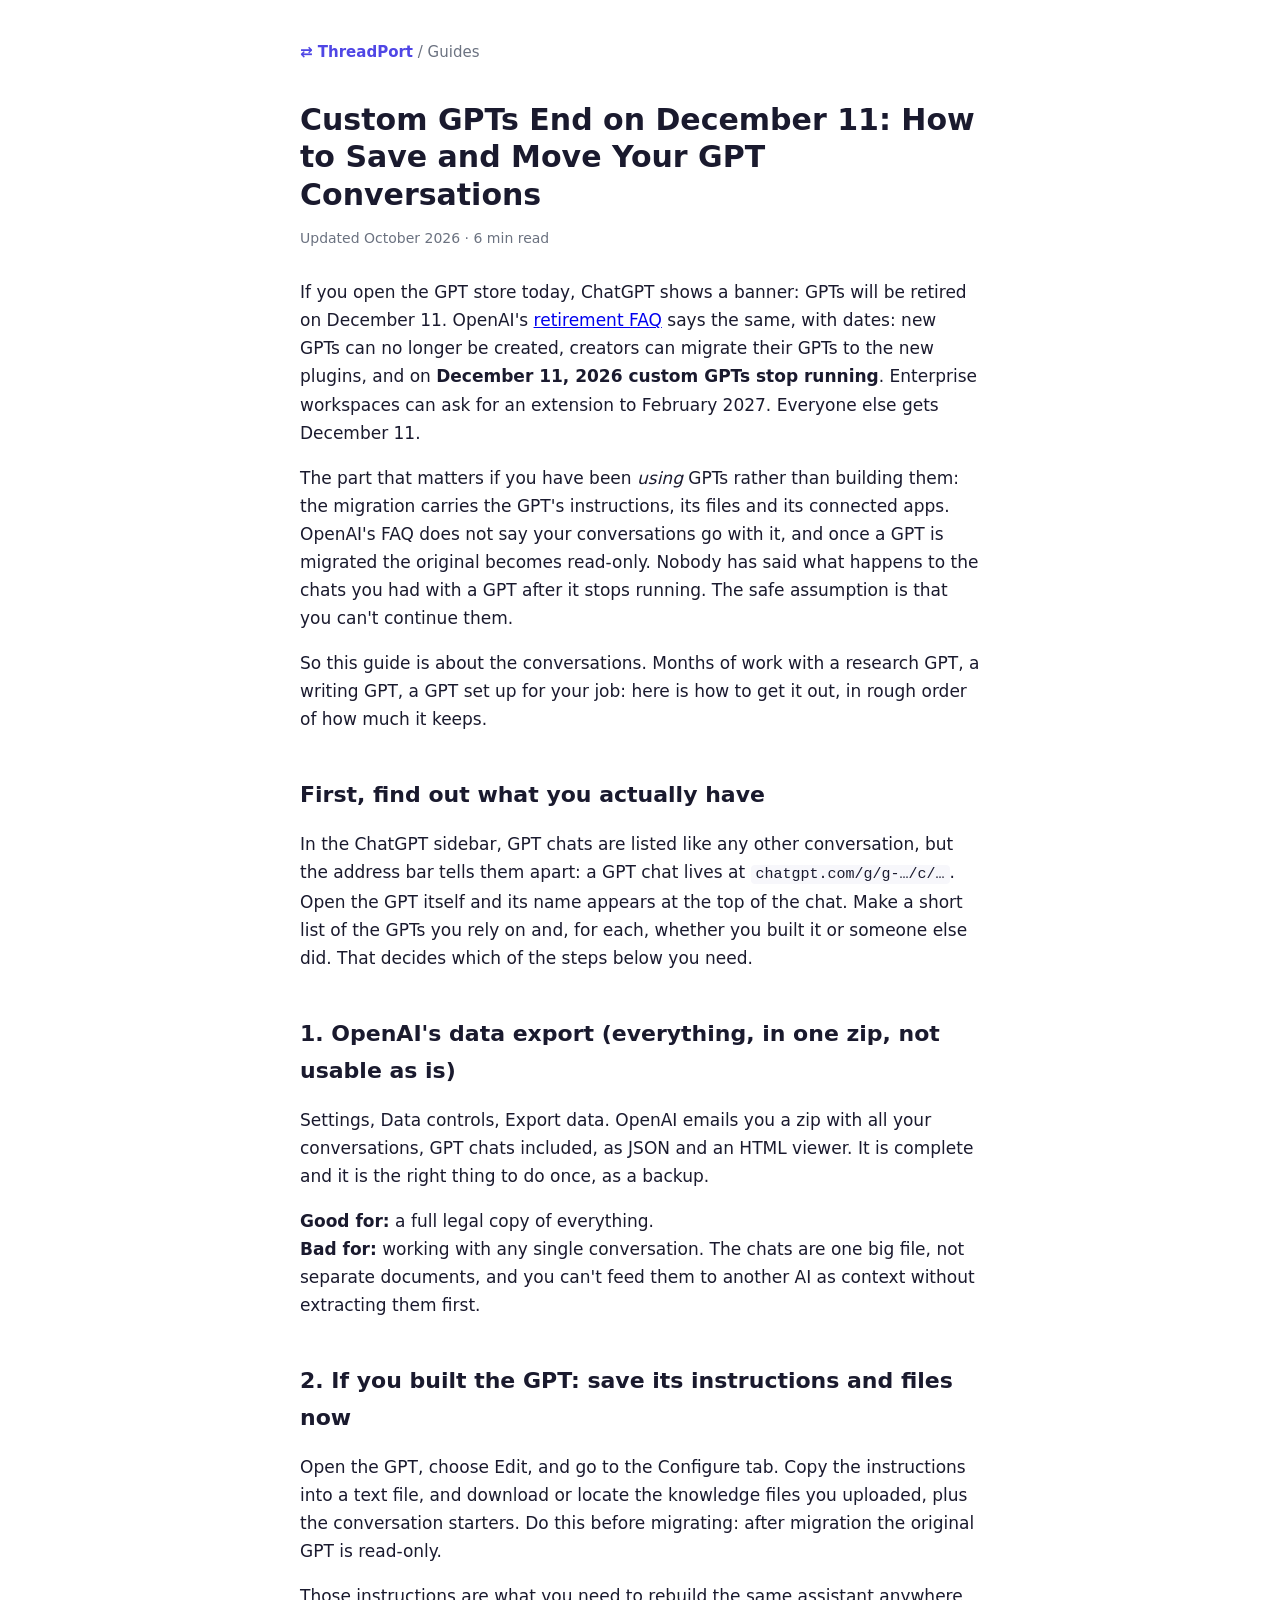
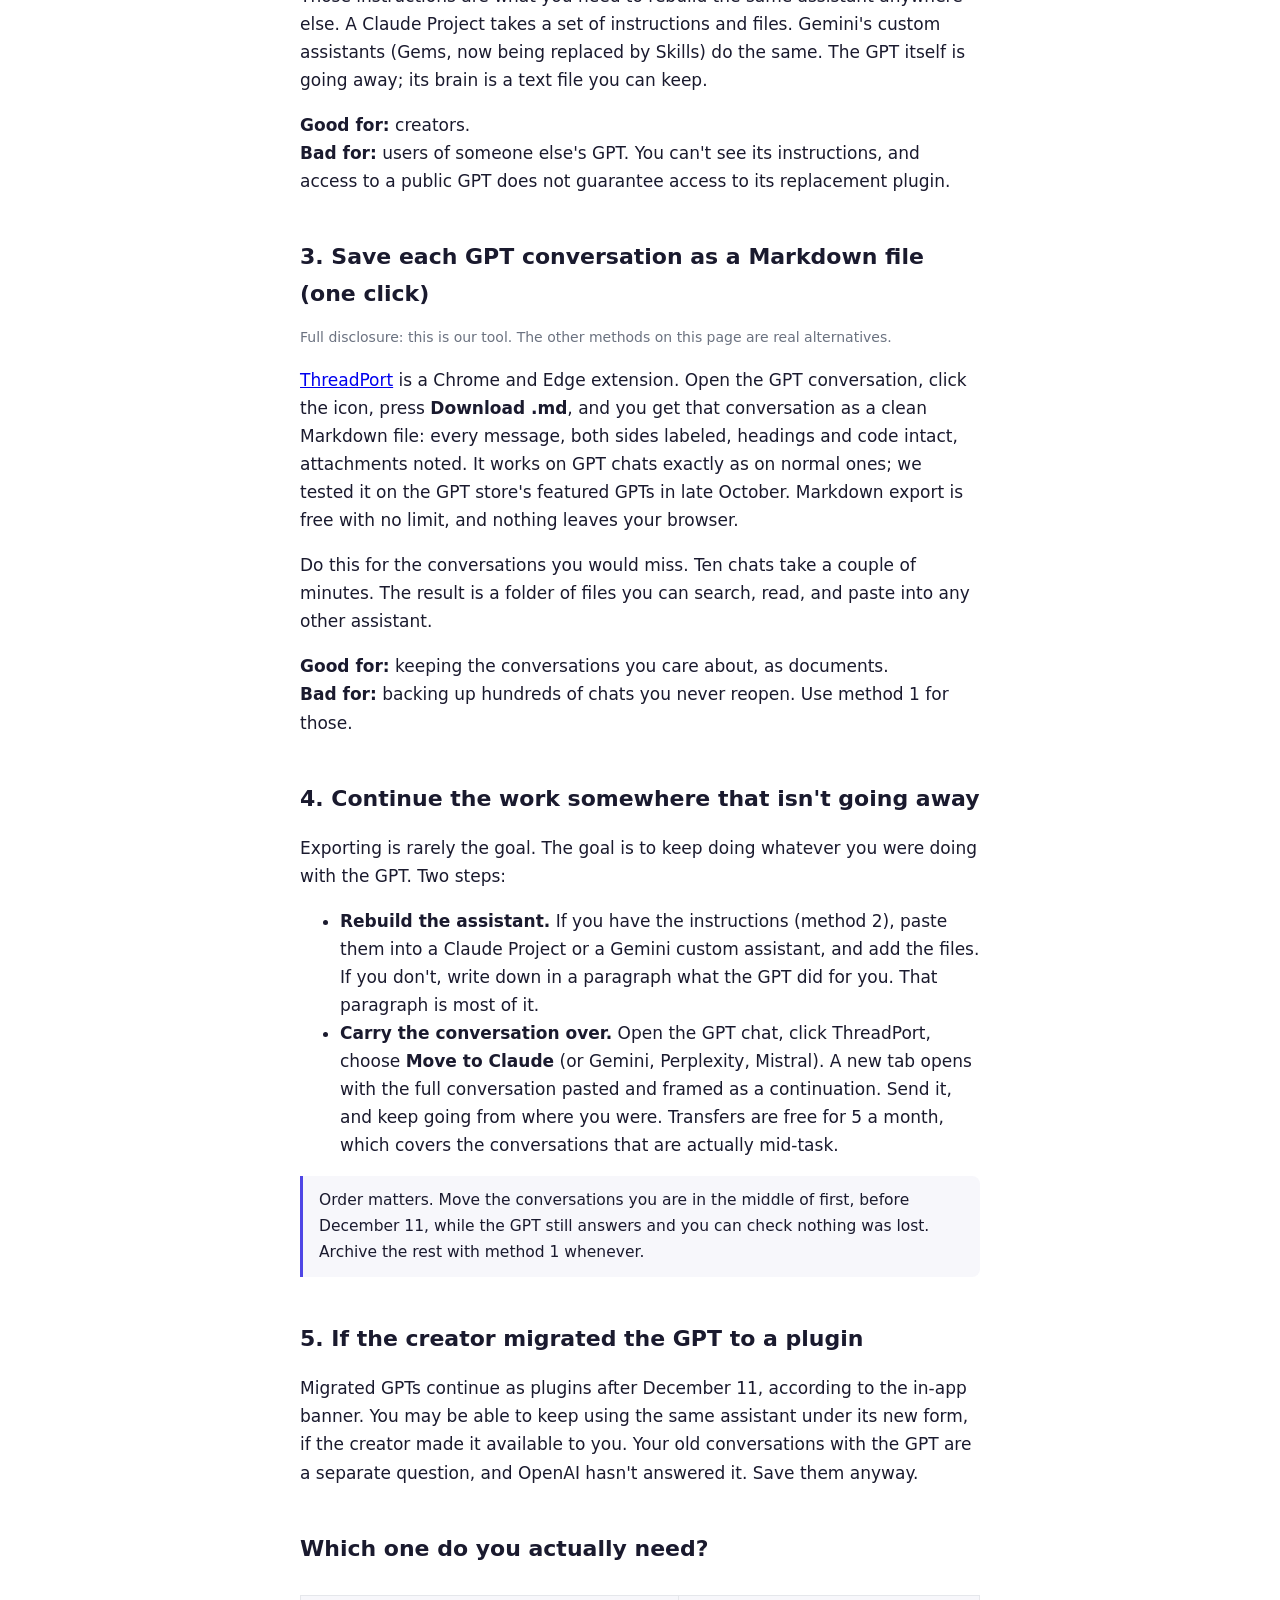
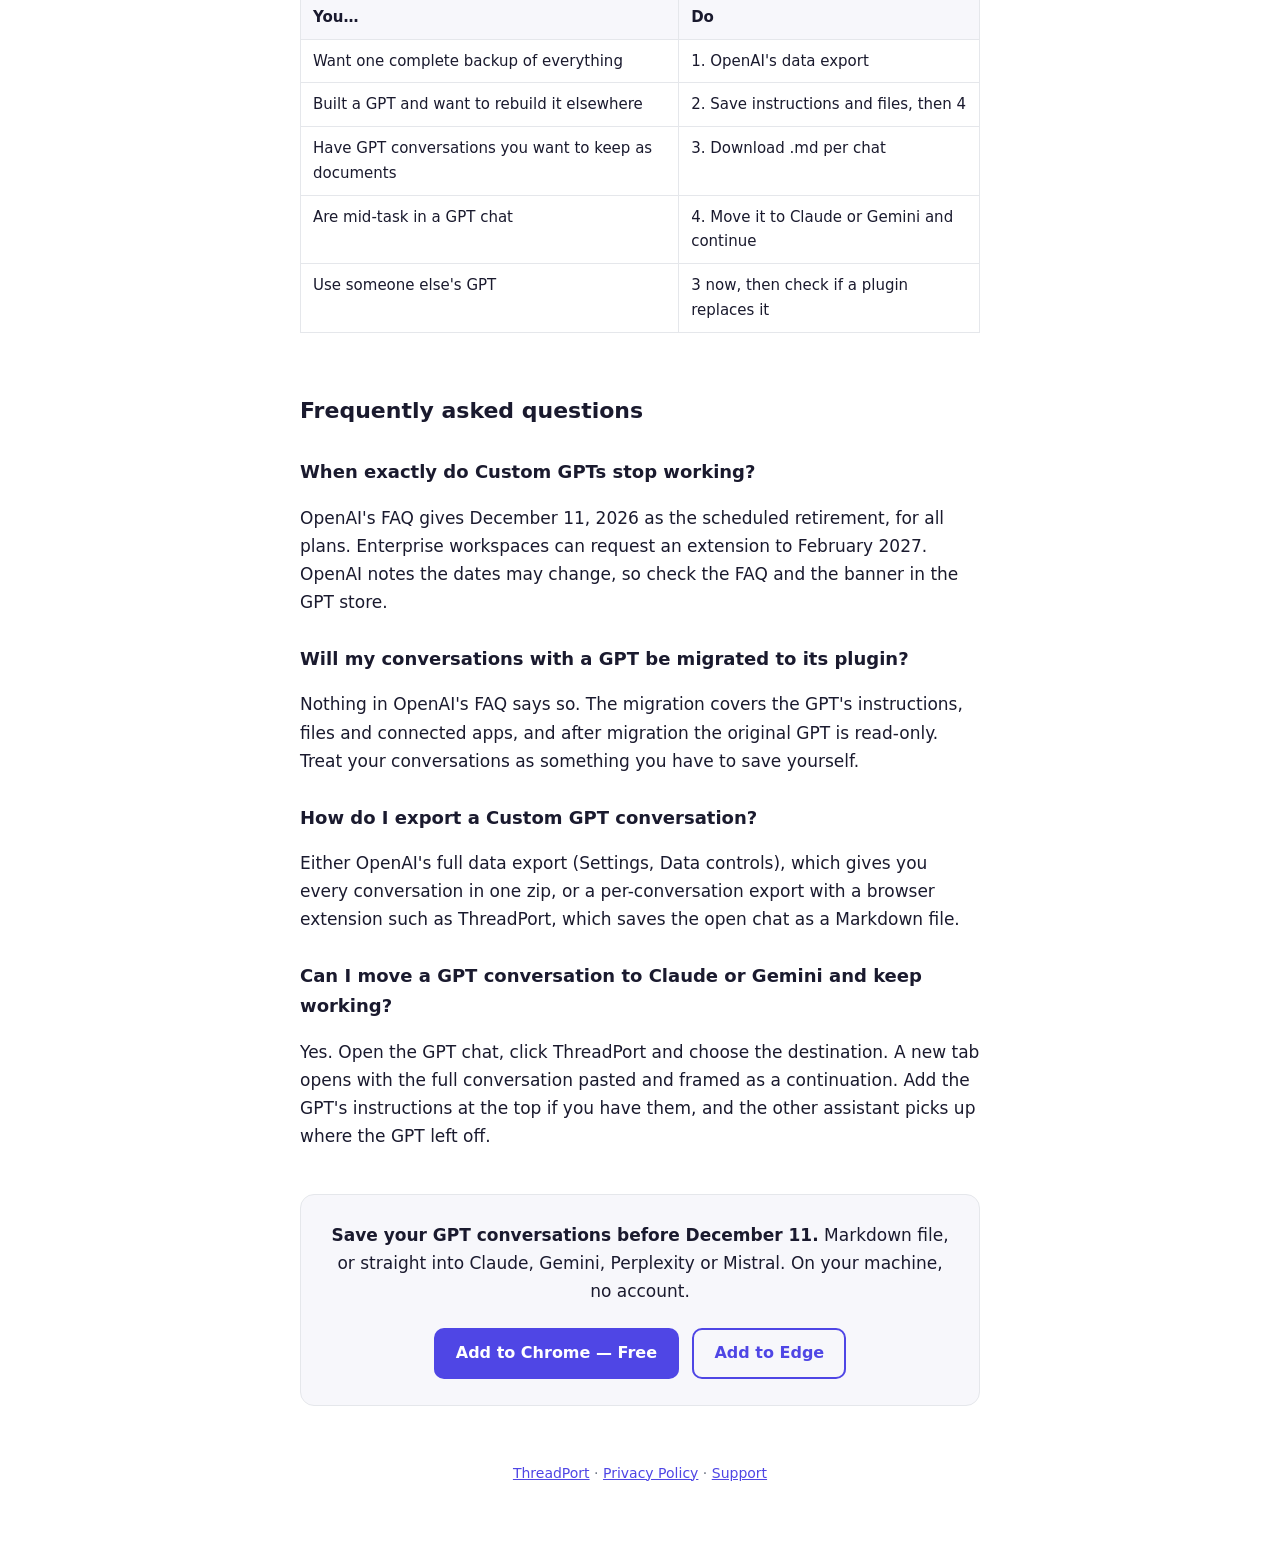
==== docs/export-custom-gpt-conversations.html @ 385516a3 "Docs: guide for the Custom GPTs retirement (Dec 11, 2026): export GPT conversations, keep instructio" ====
<!DOCTYPE html>
<html lang="en">
<head>
<meta charset="utf-8">
<meta name="viewport" content="width=device-width, initial-scale=1">
<title>Custom GPTs End on December 11: How to Save and Move Your GPT Chats</title>
<meta name="description" content="OpenAI retires Custom GPTs on December 11, 2026. The migration to plugins carries instructions and files, not your conversations. Here is how to export your GPT chat history, keep a GPT's instructions, and continue the work in Claude or Gemini.">
<link rel="canonical" href="https://megarampo.github.io/threadport/export-custom-gpt-conversations.html">
<meta property="og:title" content="Custom GPTs End on December 11: How to Save and Move Your GPT Chats">
<meta property="og:description" content="Custom GPTs stop running on December 11, 2026. Every real way to save your GPT conversations and keep working, with the trade-offs stated plainly.">
<meta property="og:type" content="article">
<meta property="og:url" content="https://megarampo.github.io/threadport/export-custom-gpt-conversations.html">
<style>
  :root { --accent: #4f46e5; --text: #1a1a2e; --muted: #6b7280; --border: #e5e7eb; --bg-soft: #f7f7fb; }
  * { box-sizing: border-box; }
  body { max-width: 720px; margin: 0 auto; padding: 40px 20px 60px; font: 17px/1.65 system-ui, sans-serif; color: var(--text); }
  nav.crumb { font-size: 15px; margin-bottom: 36px; }
  nav.crumb a { color: var(--accent); text-decoration: none; font-weight: 650; }
  h1 { font-size: 30px; line-height: 1.25; margin: 0 0 6px; }
  .updated { color: var(--muted); font-size: 14px; margin-bottom: 28px; }
  h2 { font-size: 22px; margin: 44px 0 12px; }
  h3 { font-size: 18px; margin: 28px 0 8px; }
  p, li { color: var(--text); }
  .note { background: var(--bg-soft); border-left: 3px solid var(--accent); padding: 12px 16px; border-radius: 0 8px 8px 0; font-size: 15.5px; }
  pre { background: var(--bg-soft); border: 1px solid var(--border); border-radius: 10px; padding: 14px 16px; font-size: 14px; line-height: 1.5; overflow-x: auto; white-space: pre-wrap; }
  code { background: var(--bg-soft); padding: 1px 5px; border-radius: 4px; font-size: 15px; }
  .tablewrap { overflow-x: auto; }
  table { border-collapse: collapse; width: 100%; font-size: 15px; margin: 16px 0; }
  th, td { border: 1px solid var(--border); padding: 9px 12px; text-align: left; vertical-align: top; }
  th { background: var(--bg-soft); }
  .cta-box { margin: 44px 0 0; padding: 26px 24px; border: 1px solid var(--border); border-radius: 14px; text-align: center; background: var(--bg-soft); }
  .cta-box p { margin-top: 0; }
  .cta { display: inline-block; margin: 6px 4px 0; padding: 12px 22px; background: var(--accent); color: #fff; text-decoration: none; border-radius: 10px; font-weight: 650; font-size: 16px; }
  .cta.alt { background: transparent; color: var(--accent); border: 2px solid var(--accent); padding: 10px 20px; }
  .disclosure { font-size: 14px; color: var(--muted); }
  footer { margin-top: 56px; font-size: 14px; color: var(--muted); text-align: center; }
  footer a { color: var(--accent); }
  @media (prefers-color-scheme: dark) {
    :root { --text: #e5e7eb; --muted: #9ca3af; --border: #2e2e3a; --bg-soft: #1e1e29; }
    body { background: #16161f; }
  }
</style>
</head>
<body>
<nav class="crumb"><a href="./">⇄ ThreadPort</a> <span style="color:var(--muted)">/ Guides</span></nav>

<h1>Custom GPTs End on December 11: How to Save and Move Your GPT Conversations</h1>
<p class="updated">Updated October 2026 · 6 min read</p>

<p>If you open the GPT store today, ChatGPT shows a banner: GPTs will be retired on December 11. OpenAI's <a href="https://help.openai.com/en/articles/20001519-custom-gpt-retirement-and-migration-faq">retirement FAQ</a> says the same, with dates: new GPTs can no longer be created, creators can migrate their GPTs to the new plugins, and on <strong>December 11, 2026 custom GPTs stop running</strong>. Enterprise workspaces can ask for an extension to February 2027. Everyone else gets December 11.</p>

<p>The part that matters if you have been <em>using</em> GPTs rather than building them: the migration carries the GPT's instructions, its files and its connected apps. OpenAI's FAQ does not say your conversations go with it, and once a GPT is migrated the original becomes read-only. Nobody has said what happens to the chats you had with a GPT after it stops running. The safe assumption is that you can't continue them.</p>

<p>So this guide is about the conversations. Months of work with a research GPT, a writing GPT, a GPT set up for your job: here is how to get it out, in rough order of how much it keeps.</p>

<h2>First, find out what you actually have</h2>

<p>In the ChatGPT sidebar, GPT chats are listed like any other conversation, but the address bar tells them apart: a GPT chat lives at <code>chatgpt.com/g/g-…/c/…</code>. Open the GPT itself and its name appears at the top of the chat. Make a short list of the GPTs you rely on and, for each, whether you built it or someone else did. That decides which of the steps below you need.</p>

<h2>1. OpenAI's data export (everything, in one zip, not usable as is)</h2>

<p>Settings, Data controls, Export data. OpenAI emails you a zip with all your conversations, GPT chats included, as JSON and an HTML viewer. It is complete and it is the right thing to do once, as a backup.</p>

<p><strong>Good for:</strong> a full legal copy of everything.<br>
<strong>Bad for:</strong> working with any single conversation. The chats are one big file, not separate documents, and you can't feed them to another AI as context without extracting them first.</p>

<h2>2. If you built the GPT: save its instructions and files now</h2>

<p>Open the GPT, choose Edit, and go to the Configure tab. Copy the instructions into a text file, and download or locate the knowledge files you uploaded, plus the conversation starters. Do this before migrating: after migration the original GPT is read-only.</p>

<p>Those instructions are what you need to rebuild the same assistant anywhere else. A Claude Project takes a set of instructions and files. Gemini's custom assistants (Gems, now being replaced by Skills) do the same. The GPT itself is going away; its brain is a text file you can keep.</p>

<p><strong>Good for:</strong> creators.<br>
<strong>Bad for:</strong> users of someone else's GPT. You can't see its instructions, and access to a public GPT does not guarantee access to its replacement plugin.</p>

<h2>3. Save each GPT conversation as a Markdown file (one click)</h2>

<p class="disclosure">Full disclosure: this is our tool. The other methods on this page are real alternatives.</p>

<p><a href="./">ThreadPort</a> is a Chrome and Edge extension. Open the GPT conversation, click the icon, press <strong>Download .md</strong>, and you get that conversation as a clean Markdown file: every message, both sides labeled, headings and code intact, attachments noted. It works on GPT chats exactly as on normal ones; we tested it on the GPT store's featured GPTs in late October. Markdown export is free with no limit, and nothing leaves your browser.</p>

<p>Do this for the conversations you would miss. Ten chats take a couple of minutes. The result is a folder of files you can search, read, and paste into any other assistant.</p>

<p><strong>Good for:</strong> keeping the conversations you care about, as documents.<br>
<strong>Bad for:</strong> backing up hundreds of chats you never reopen. Use method 1 for those.</p>

<h2>4. Continue the work somewhere that isn't going away</h2>

<p>Exporting is rarely the goal. The goal is to keep doing whatever you were doing with the GPT. Two steps:</p>

<ul>
  <li><strong>Rebuild the assistant.</strong> If you have the instructions (method 2), paste them into a Claude Project or a Gemini custom assistant, and add the files. If you don't, write down in a paragraph what the GPT did for you. That paragraph is most of it.</li>
  <li><strong>Carry the conversation over.</strong> Open the GPT chat, click ThreadPort, choose <strong>Move to Claude</strong> (or Gemini, Perplexity, Mistral). A new tab opens with the full conversation pasted and framed as a continuation. Send it, and keep going from where you were. Transfers are free for 5 a month, which covers the conversations that are actually mid-task.</li>
</ul>

<p class="note">Order matters. Move the conversations you are in the middle of first, before December 11, while the GPT still answers and you can check nothing was lost. Archive the rest with method 1 whenever.</p>

<h2>5. If the creator migrated the GPT to a plugin</h2>

<p>Migrated GPTs continue as plugins after December 11, according to the in-app banner. You may be able to keep using the same assistant under its new form, if the creator made it available to you. Your old conversations with the GPT are a separate question, and OpenAI hasn't answered it. Save them anyway.</p>

<h2>Which one do you actually need?</h2>

<div class="tablewrap">
<table>
  <tr><th>You…</th><th>Do</th></tr>
  <tr><td>Want one complete backup of everything</td><td>1. OpenAI's data export</td></tr>
  <tr><td>Built a GPT and want to rebuild it elsewhere</td><td>2. Save instructions and files, then 4</td></tr>
  <tr><td>Have GPT conversations you want to keep as documents</td><td>3. Download .md per chat</td></tr>
  <tr><td>Are mid-task in a GPT chat</td><td>4. Move it to Claude or Gemini and continue</td></tr>
  <tr><td>Use someone else's GPT</td><td>3 now, then check if a plugin replaces it</td></tr>
</table>
</div>

<h2>Frequently asked questions</h2>

<h3>When exactly do Custom GPTs stop working?</h3>
<p>OpenAI's FAQ gives December 11, 2026 as the scheduled retirement, for all plans. Enterprise workspaces can request an extension to February 2027. OpenAI notes the dates may change, so check the FAQ and the banner in the GPT store.</p>

<h3>Will my conversations with a GPT be migrated to its plugin?</h3>
<p>Nothing in OpenAI's FAQ says so. The migration covers the GPT's instructions, files and connected apps, and after migration the original GPT is read-only. Treat your conversations as something you have to save yourself.</p>

<h3>How do I export a Custom GPT conversation?</h3>
<p>Either OpenAI's full data export (Settings, Data controls), which gives you every conversation in one zip, or a per-conversation export with a browser extension such as ThreadPort, which saves the open chat as a Markdown file.</p>

<h3>Can I move a GPT conversation to Claude or Gemini and keep working?</h3>
<p>Yes. Open the GPT chat, click ThreadPort and choose the destination. A new tab opens with the full conversation pasted and framed as a continuation. Add the GPT's instructions at the top if you have them, and the other assistant picks up where the GPT left off.</p>

<div class="cta-box">
  <p><strong>Save your GPT conversations before December 11.</strong> Markdown file, or straight into Claude, Gemini, Perplexity or Mistral. On your machine, no account.</p>
  <a class="cta" href="https://chromewebstore.google.com/detail/threadport-%E2%80%94-move-chats-b/kclkpikpgnldnpnmojkcnoclcihmhhmd">Add to Chrome — Free</a>
  <a class="cta alt" href="https://microsoftedge.microsoft.com/addons/detail/threadport-%E2%80%94-move-chats-b/hfegopjfooabblaccgifjfomanedeapc">Add to Edge</a>
</div>

<footer>
  <a href="./">ThreadPort</a> · <a href="privacy.html">Privacy Policy</a> · <a href="https://github.com/megarampo/threadport/issues">Support</a>
</footer>

<script type="application/ld+json">
{
  "@context": "https://schema.org",
  "@type": "FAQPage",
  "mainEntity": [
    {
      "@type": "Question",
      "name": "When exactly do Custom GPTs stop working?",
      "acceptedAnswer": { "@type": "Answer", "text": "OpenAI's retirement FAQ gives December 11, 2026 as the scheduled retirement date for custom GPTs on all plans. Enterprise workspaces can request an extension to February 2027. OpenAI notes the dates may change." }
    },
    {
      "@type": "Question",
      "name": "Will my conversations with a GPT be migrated to its plugin?",
      "acceptedAnswer": { "@type": "Answer", "text": "Nothing in OpenAI's FAQ says so. The migration covers the GPT's instructions, files and connected apps, and after migration the original GPT becomes read-only. Save your conversations yourself." }
    },
    {
      "@type": "Question",
      "name": "How do I export a Custom GPT conversation?",
      "acceptedAnswer": { "@type": "Answer", "text": "Use OpenAI's full data export under Settings and Data controls, which emails every conversation in one zip, or export a single conversation with a browser extension such as ThreadPort, which saves the open GPT chat as a Markdown file." }
    },
    {
      "@type": "Question",
      "name": "Can I move a GPT conversation to Claude or Gemini and keep working?",
      "acceptedAnswer": { "@type": "Answer", "text": "Yes. Open the GPT chat, click ThreadPort and choose the destination AI. A new tab opens with the full conversation pasted and framed as a continuation. Add the GPT's instructions at the top if you have them." }
    }
  ]
}
</script>
</body>
</html>
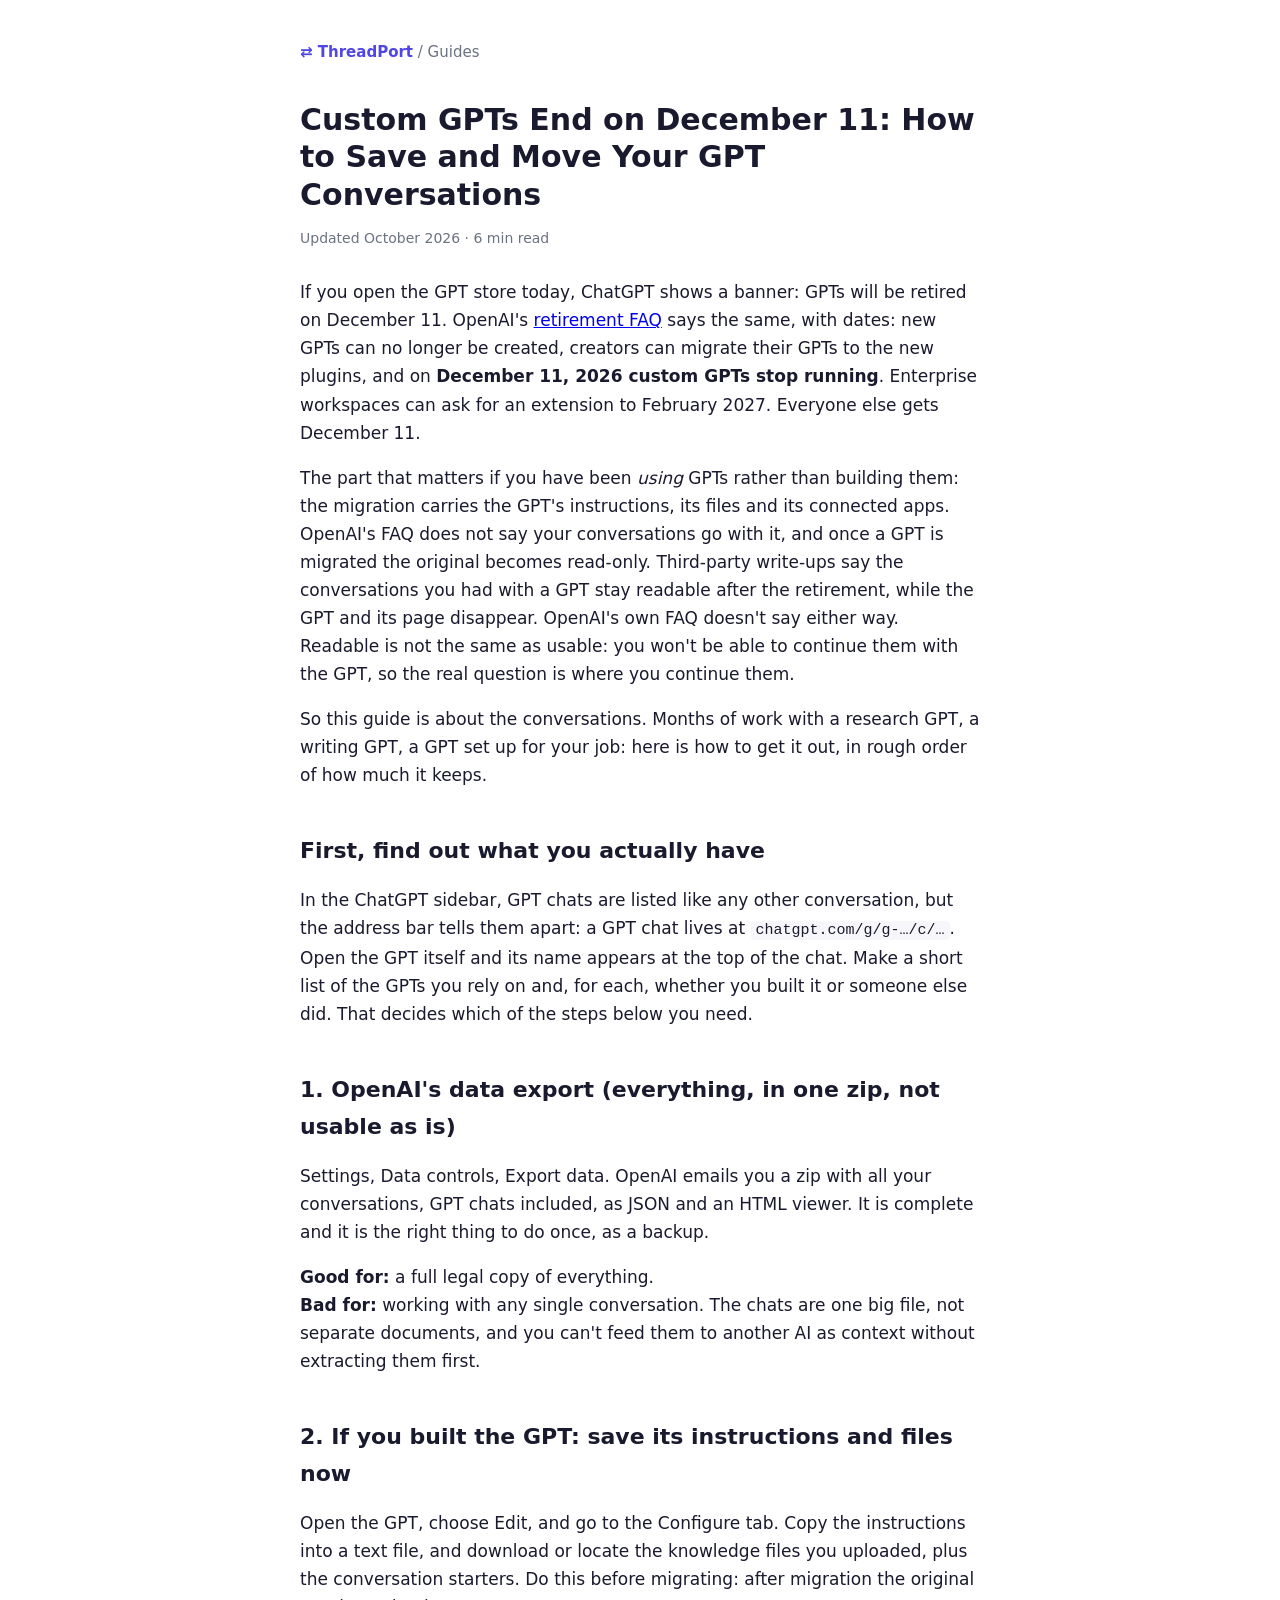
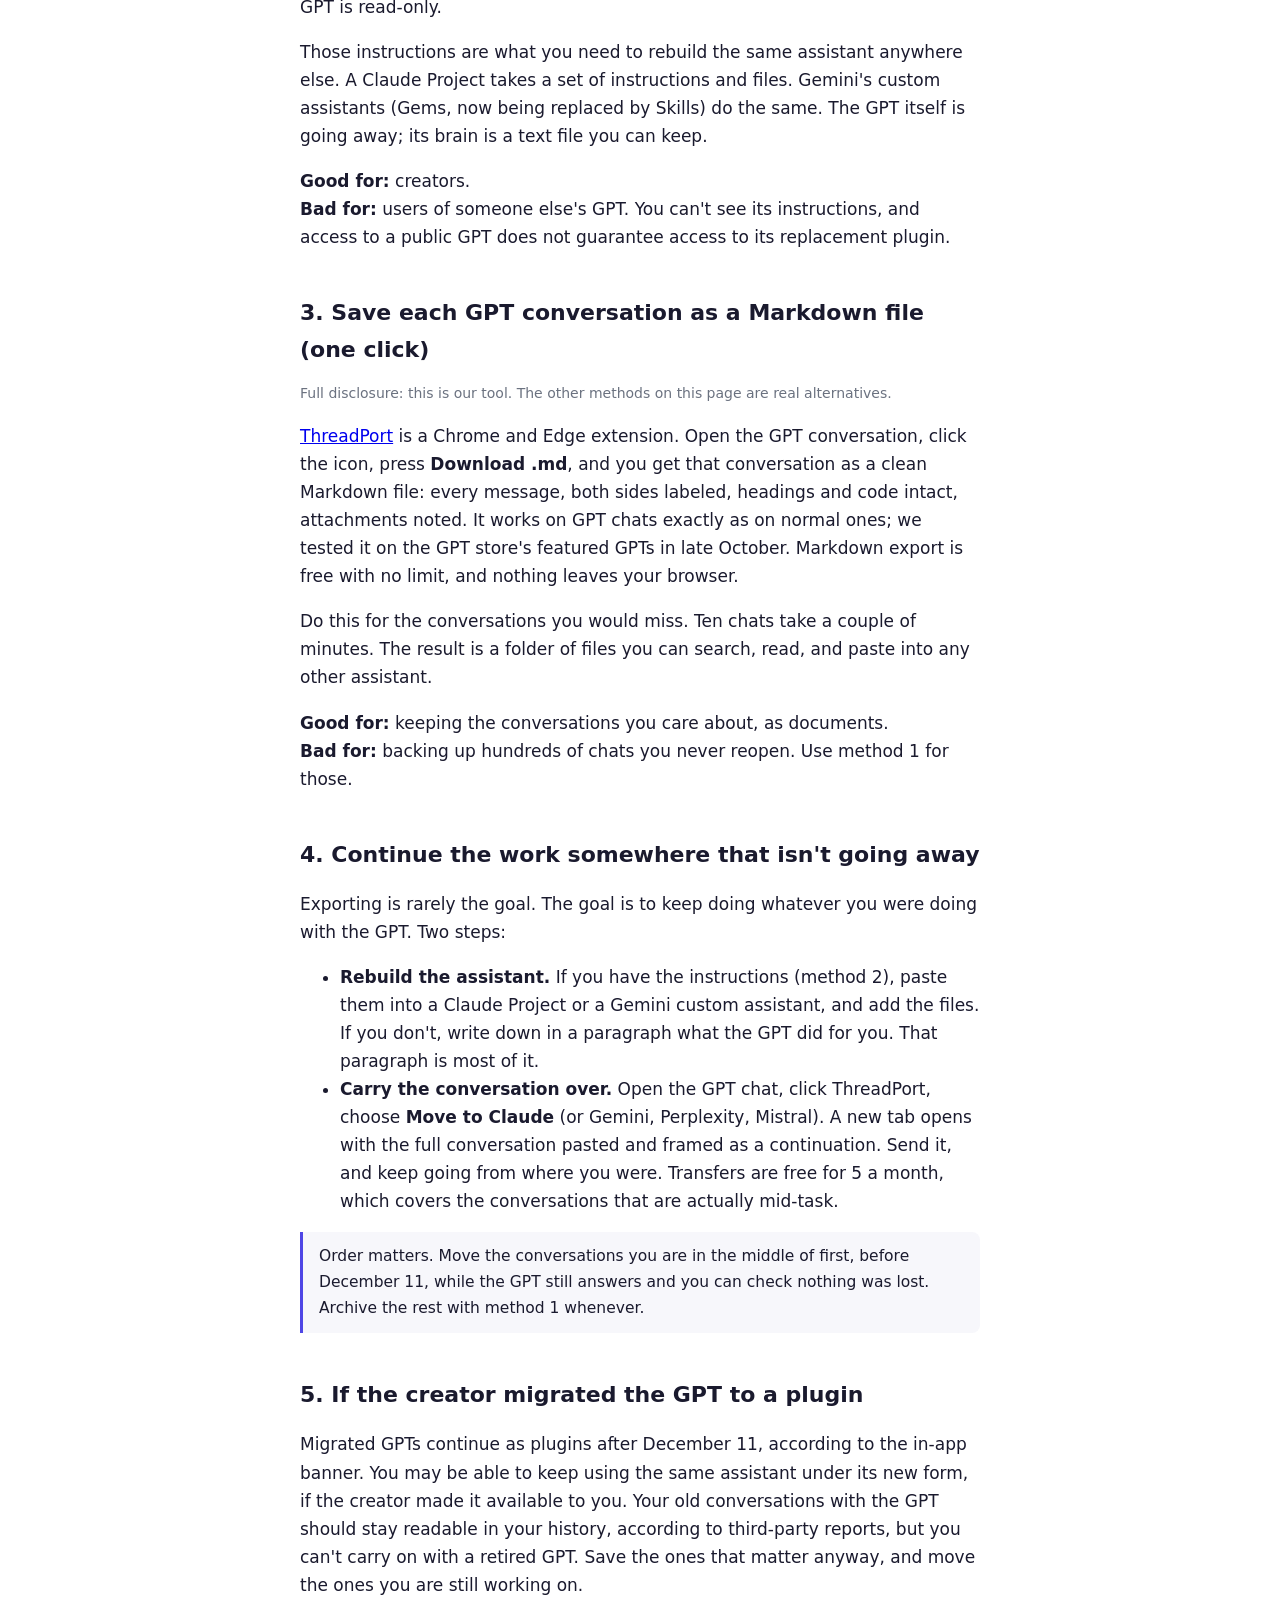
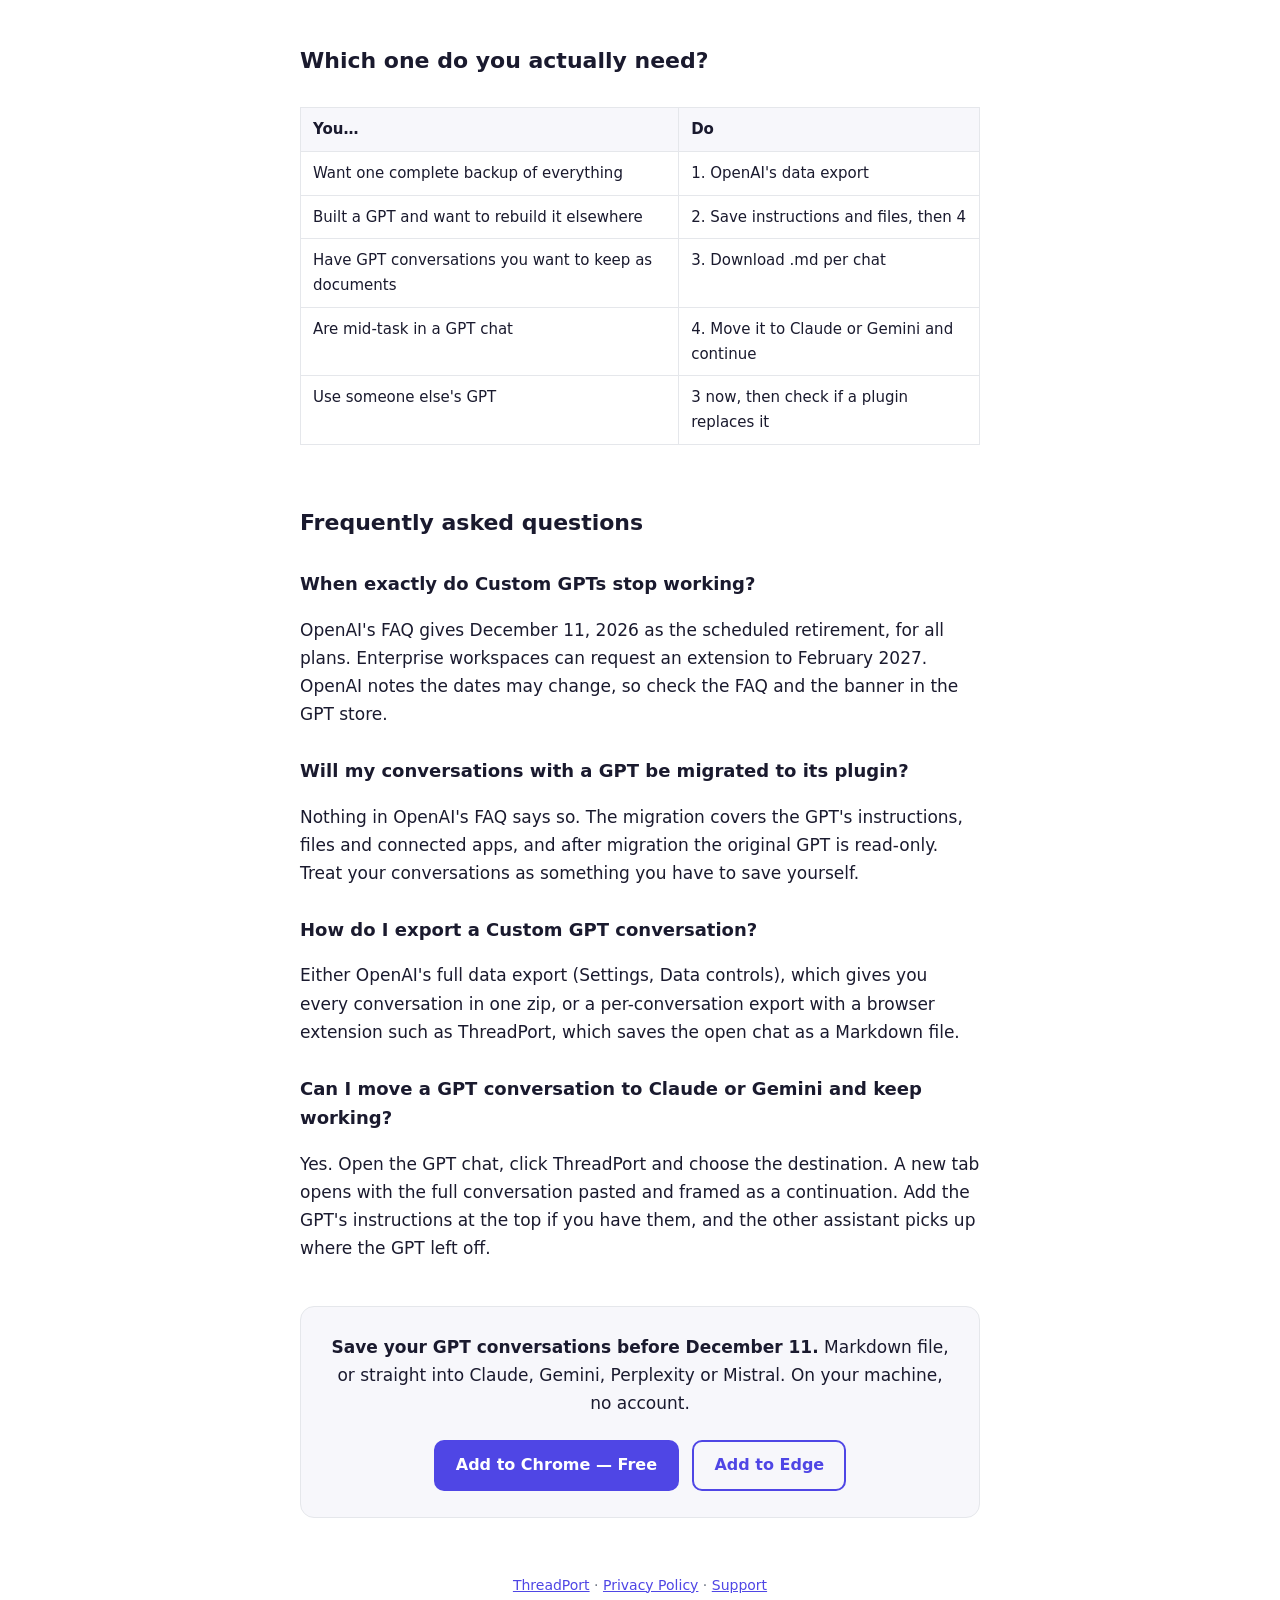
==== commit 9d2d8f48: "v0.3.6: store name becomes "ThreadPort — AI Chat Exporter & Transfer" (no code changes); GPT guide n" ====
--- a/docs/export-custom-gpt-conversations.html
+++ b/docs/export-custom-gpt-conversations.html
@@ -49,7 +49,7 @@
 
 <p>If you open the GPT store today, ChatGPT shows a banner: GPTs will be retired on December 11. OpenAI's <a href="https://help.openai.com/en/articles/20001519-custom-gpt-retirement-and-migration-faq">retirement FAQ</a> says the same, with dates: new GPTs can no longer be created, creators can migrate their GPTs to the new plugins, and on <strong>December 11, 2026 custom GPTs stop running</strong>. Enterprise workspaces can ask for an extension to February 2027. Everyone else gets December 11.</p>
 
-<p>The part that matters if you have been <em>using</em> GPTs rather than building them: the migration carries the GPT's instructions, its files and its connected apps. OpenAI's FAQ does not say your conversations go with it, and once a GPT is migrated the original becomes read-only. Nobody has said what happens to the chats you had with a GPT after it stops running. The safe assumption is that you can't continue them.</p>
+<p>The part that matters if you have been <em>using</em> GPTs rather than building them: the migration carries the GPT's instructions, its files and its connected apps. OpenAI's FAQ does not say your conversations go with it, and once a GPT is migrated the original becomes read-only. Third-party write-ups say the conversations you had with a GPT stay readable after the retirement, while the GPT and its page disappear. OpenAI's own FAQ doesn't say either way. Readable is not the same as usable: you won't be able to continue them with the GPT, so the real question is where you continue them.</p>
 
 <p>So this guide is about the conversations. Months of work with a research GPT, a writing GPT, a GPT set up for your job: here is how to get it out, in rough order of how much it keeps.</p>
 
@@ -97,7 +97,7 @@
 
 <h2>5. If the creator migrated the GPT to a plugin</h2>
 
-<p>Migrated GPTs continue as plugins after December 11, according to the in-app banner. You may be able to keep using the same assistant under its new form, if the creator made it available to you. Your old conversations with the GPT are a separate question, and OpenAI hasn't answered it. Save them anyway.</p>
+<p>Migrated GPTs continue as plugins after December 11, according to the in-app banner. You may be able to keep using the same assistant under its new form, if the creator made it available to you. Your old conversations with the GPT should stay readable in your history, according to third-party reports, but you can't carry on with a retired GPT. Save the ones that matter anyway, and move the ones you are still working on.</p>
 
 <h2>Which one do you actually need?</h2>
 
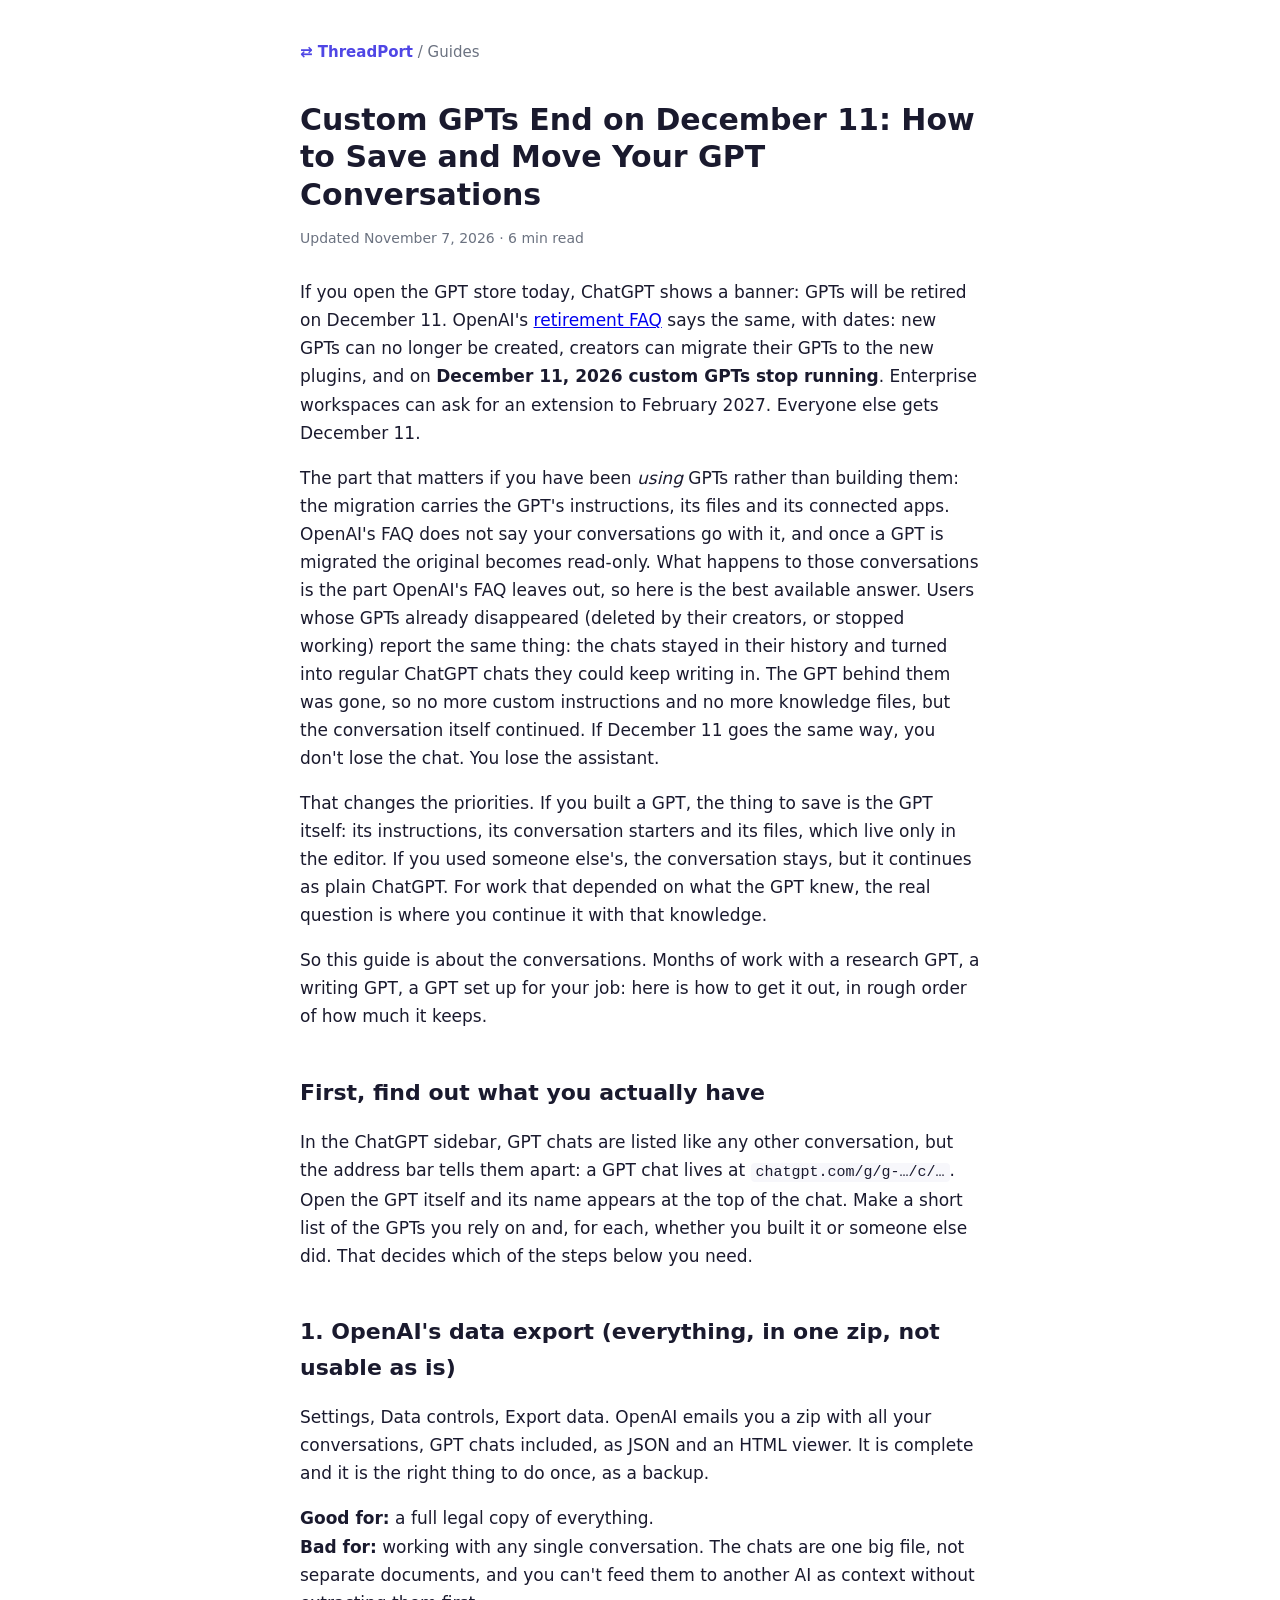
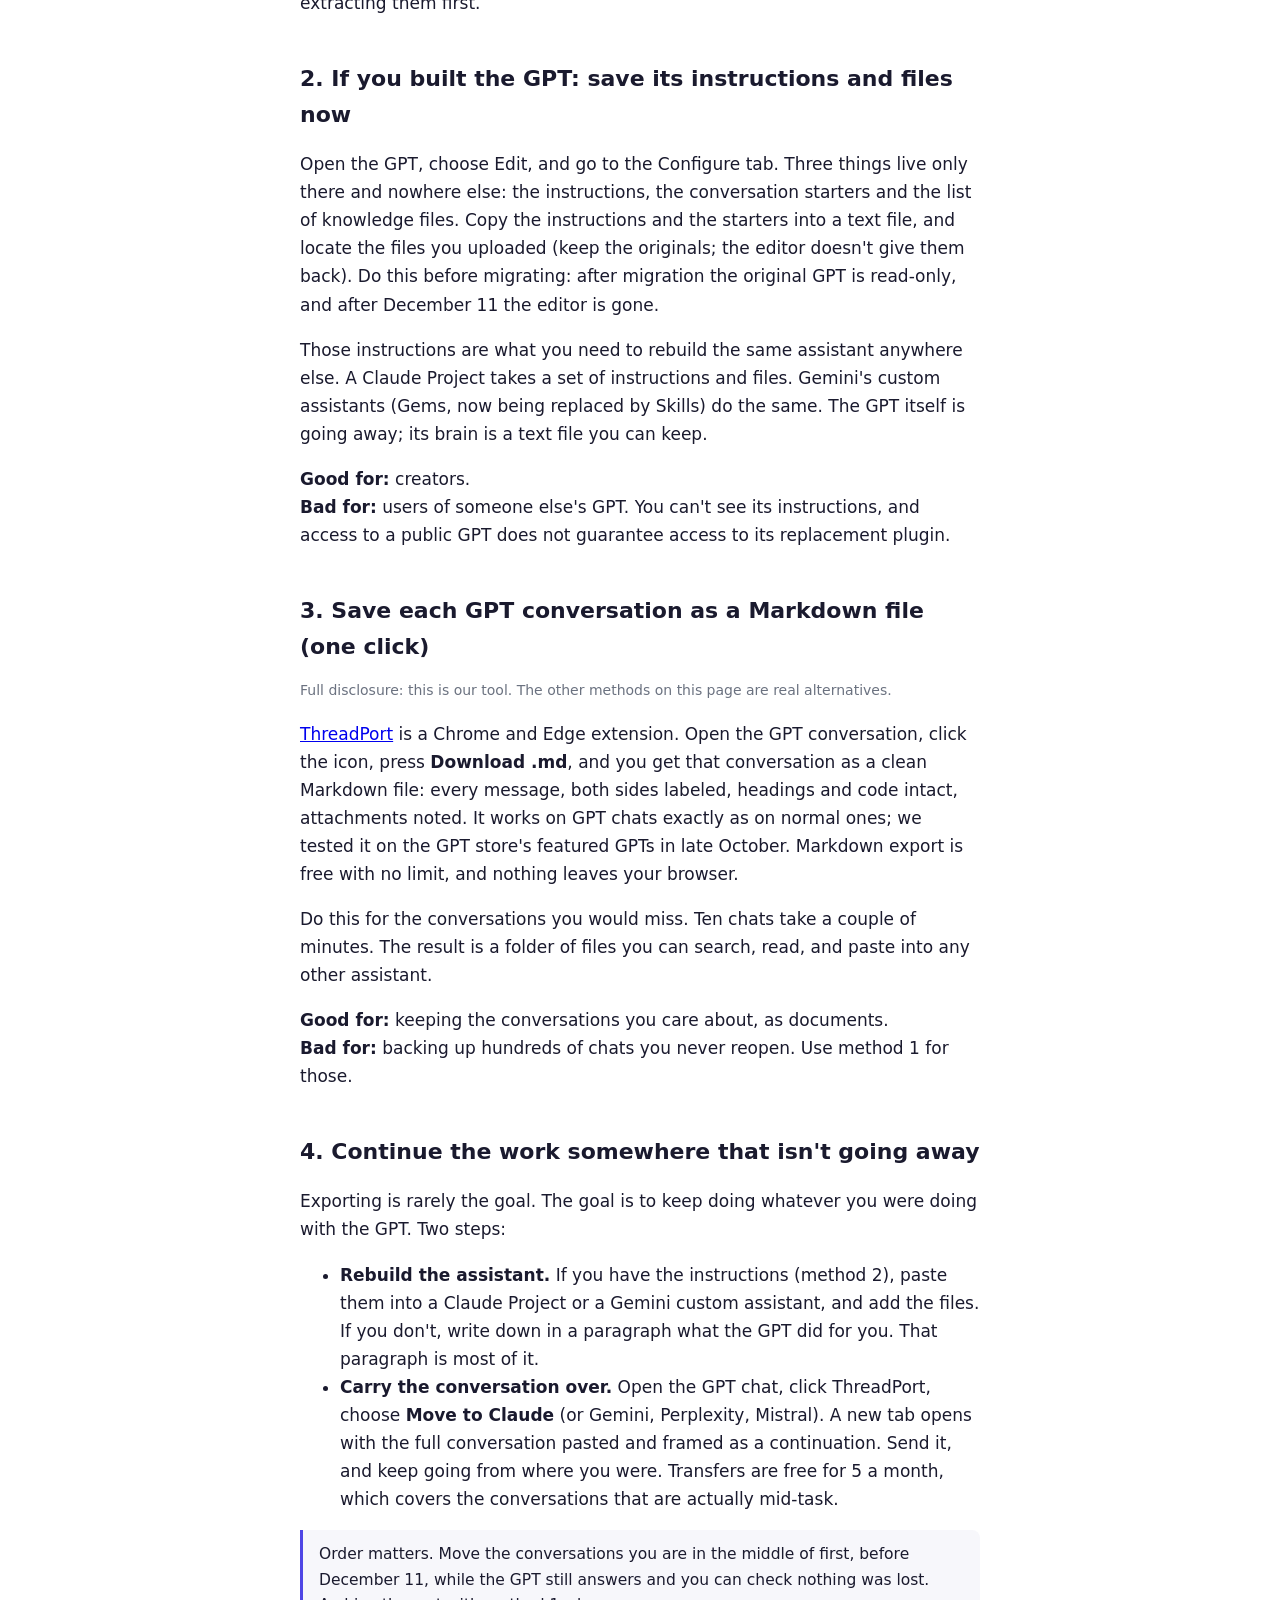
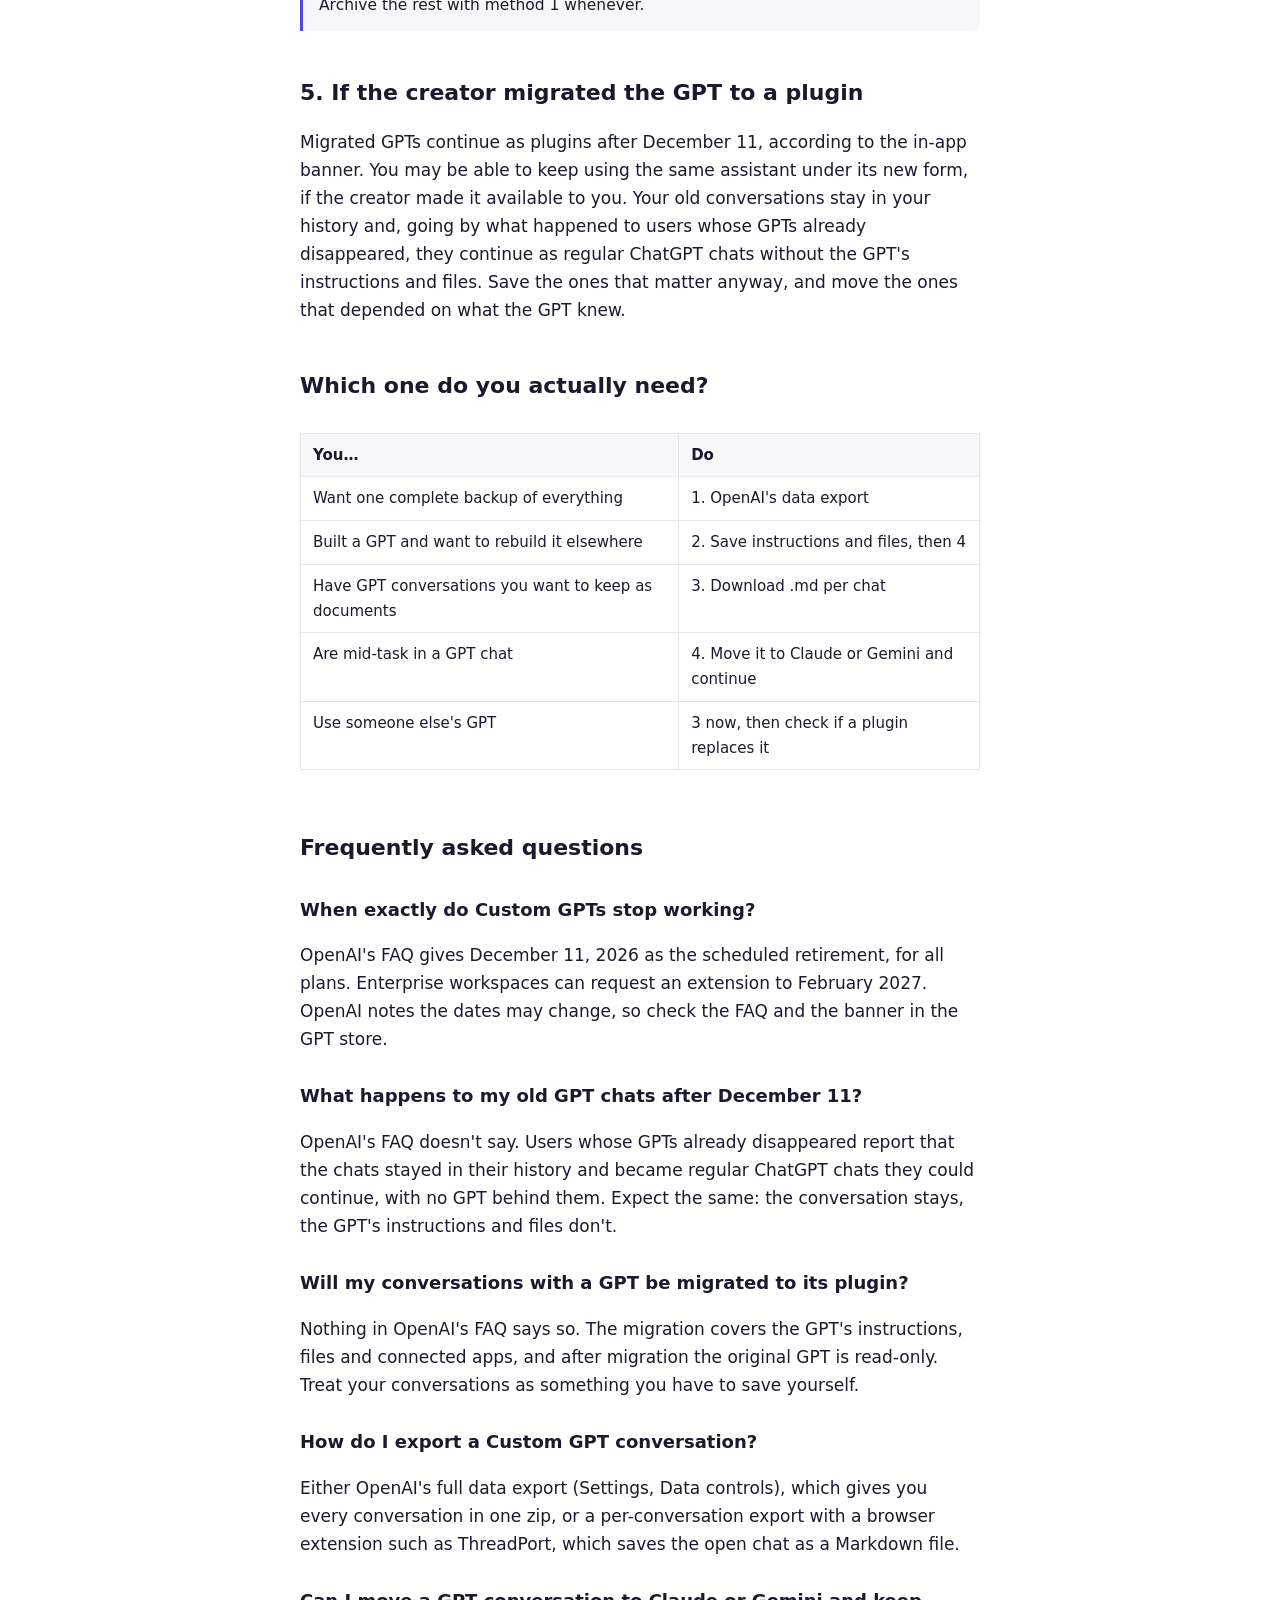
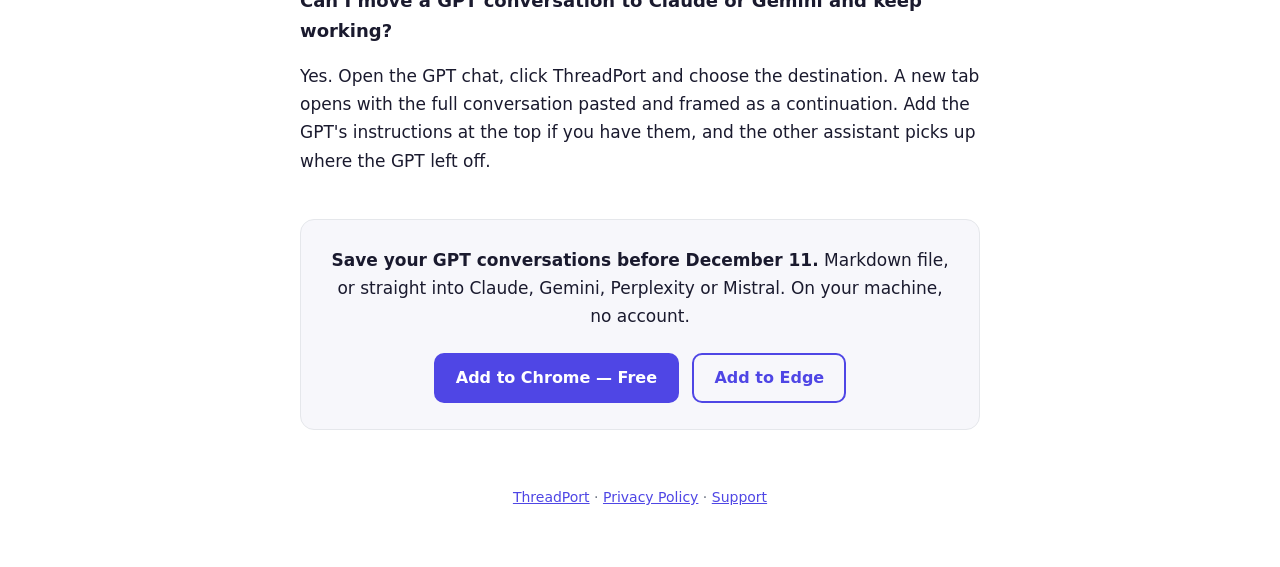
==== commit 5d888cff: "docs: GPT guide, old GPT chats continue as regular chats (user reports), editor checklist Co-Authore" ====
--- a/docs/export-custom-gpt-conversations.html
+++ b/docs/export-custom-gpt-conversations.html
@@ -45,11 +45,13 @@
 <nav class="crumb"><a href="./">⇄ ThreadPort</a> <span style="color:var(--muted)">/ Guides</span></nav>
 
 <h1>Custom GPTs End on December 11: How to Save and Move Your GPT Conversations</h1>
-<p class="updated">Updated October 2026 · 6 min read</p>
+<p class="updated">Updated November 7, 2026 · 6 min read</p>
 
 <p>If you open the GPT store today, ChatGPT shows a banner: GPTs will be retired on December 11. OpenAI's <a href="https://help.openai.com/en/articles/20001519-custom-gpt-retirement-and-migration-faq">retirement FAQ</a> says the same, with dates: new GPTs can no longer be created, creators can migrate their GPTs to the new plugins, and on <strong>December 11, 2026 custom GPTs stop running</strong>. Enterprise workspaces can ask for an extension to February 2027. Everyone else gets December 11.</p>
 
-<p>The part that matters if you have been <em>using</em> GPTs rather than building them: the migration carries the GPT's instructions, its files and its connected apps. OpenAI's FAQ does not say your conversations go with it, and once a GPT is migrated the original becomes read-only. Third-party write-ups say the conversations you had with a GPT stay readable after the retirement, while the GPT and its page disappear. OpenAI's own FAQ doesn't say either way. Readable is not the same as usable: you won't be able to continue them with the GPT, so the real question is where you continue them.</p>
+<p>The part that matters if you have been <em>using</em> GPTs rather than building them: the migration carries the GPT's instructions, its files and its connected apps. OpenAI's FAQ does not say your conversations go with it, and once a GPT is migrated the original becomes read-only. What happens to those conversations is the part OpenAI's FAQ leaves out, so here is the best available answer. Users whose GPTs already disappeared (deleted by their creators, or stopped working) report the same thing: the chats stayed in their history and turned into regular ChatGPT chats they could keep writing in. The GPT behind them was gone, so no more custom instructions and no more knowledge files, but the conversation itself continued. If December 11 goes the same way, you don't lose the chat. You lose the assistant.</p>
+
+<p>That changes the priorities. If you built a GPT, the thing to save is the GPT itself: its instructions, its conversation starters and its files, which live only in the editor. If you used someone else's, the conversation stays, but it continues as plain ChatGPT. For work that depended on what the GPT knew, the real question is where you continue it with that knowledge.</p>
 
 <p>So this guide is about the conversations. Months of work with a research GPT, a writing GPT, a GPT set up for your job: here is how to get it out, in rough order of how much it keeps.</p>
 
@@ -66,7 +68,7 @@
 
 <h2>2. If you built the GPT: save its instructions and files now</h2>
 
-<p>Open the GPT, choose Edit, and go to the Configure tab. Copy the instructions into a text file, and download or locate the knowledge files you uploaded, plus the conversation starters. Do this before migrating: after migration the original GPT is read-only.</p>
+<p>Open the GPT, choose Edit, and go to the Configure tab. Three things live only there and nowhere else: the instructions, the conversation starters and the list of knowledge files. Copy the instructions and the starters into a text file, and locate the files you uploaded (keep the originals; the editor doesn't give them back). Do this before migrating: after migration the original GPT is read-only, and after December 11 the editor is gone.</p>
 
 <p>Those instructions are what you need to rebuild the same assistant anywhere else. A Claude Project takes a set of instructions and files. Gemini's custom assistants (Gems, now being replaced by Skills) do the same. The GPT itself is going away; its brain is a text file you can keep.</p>
 
@@ -97,7 +99,7 @@
 
 <h2>5. If the creator migrated the GPT to a plugin</h2>
 
-<p>Migrated GPTs continue as plugins after December 11, according to the in-app banner. You may be able to keep using the same assistant under its new form, if the creator made it available to you. Your old conversations with the GPT should stay readable in your history, according to third-party reports, but you can't carry on with a retired GPT. Save the ones that matter anyway, and move the ones you are still working on.</p>
+<p>Migrated GPTs continue as plugins after December 11, according to the in-app banner. You may be able to keep using the same assistant under its new form, if the creator made it available to you. Your old conversations stay in your history and, going by what happened to users whose GPTs already disappeared, they continue as regular ChatGPT chats without the GPT's instructions and files. Save the ones that matter anyway, and move the ones that depended on what the GPT knew.</p>
 
 <h2>Which one do you actually need?</h2>
 
@@ -116,6 +118,9 @@
 
 <h3>When exactly do Custom GPTs stop working?</h3>
 <p>OpenAI's FAQ gives December 11, 2026 as the scheduled retirement, for all plans. Enterprise workspaces can request an extension to February 2027. OpenAI notes the dates may change, so check the FAQ and the banner in the GPT store.</p>
+
+<h3>What happens to my old GPT chats after December 11?</h3>
+<p>OpenAI's FAQ doesn't say. Users whose GPTs already disappeared report that the chats stayed in their history and became regular ChatGPT chats they could continue, with no GPT behind them. Expect the same: the conversation stays, the GPT's instructions and files don't.</p>
 
 <h3>Will my conversations with a GPT be migrated to its plugin?</h3>
 <p>Nothing in OpenAI's FAQ says so. The migration covers the GPT's instructions, files and connected apps, and after migration the original GPT is read-only. Treat your conversations as something you have to save yourself.</p>
@@ -148,6 +153,11 @@
     },
     {
       "@type": "Question",
+      "name": "What happens to my old GPT chats after December 11?",
+      "acceptedAnswer": { "@type": "Answer", "text": "OpenAI's FAQ doesn't say. Users whose GPTs already disappeared report that the chats stayed in their history and became regular ChatGPT chats they could continue, with no GPT behind them. Expect the conversation to stay and the GPT's instructions and files to go." }
+    },
+    {
+      "@type": "Question",
       "name": "Will my conversations with a GPT be migrated to its plugin?",
       "acceptedAnswer": { "@type": "Answer", "text": "Nothing in OpenAI's FAQ says so. The migration covers the GPT's instructions, files and connected apps, and after migration the original GPT becomes read-only. Save your conversations yourself." }
     },
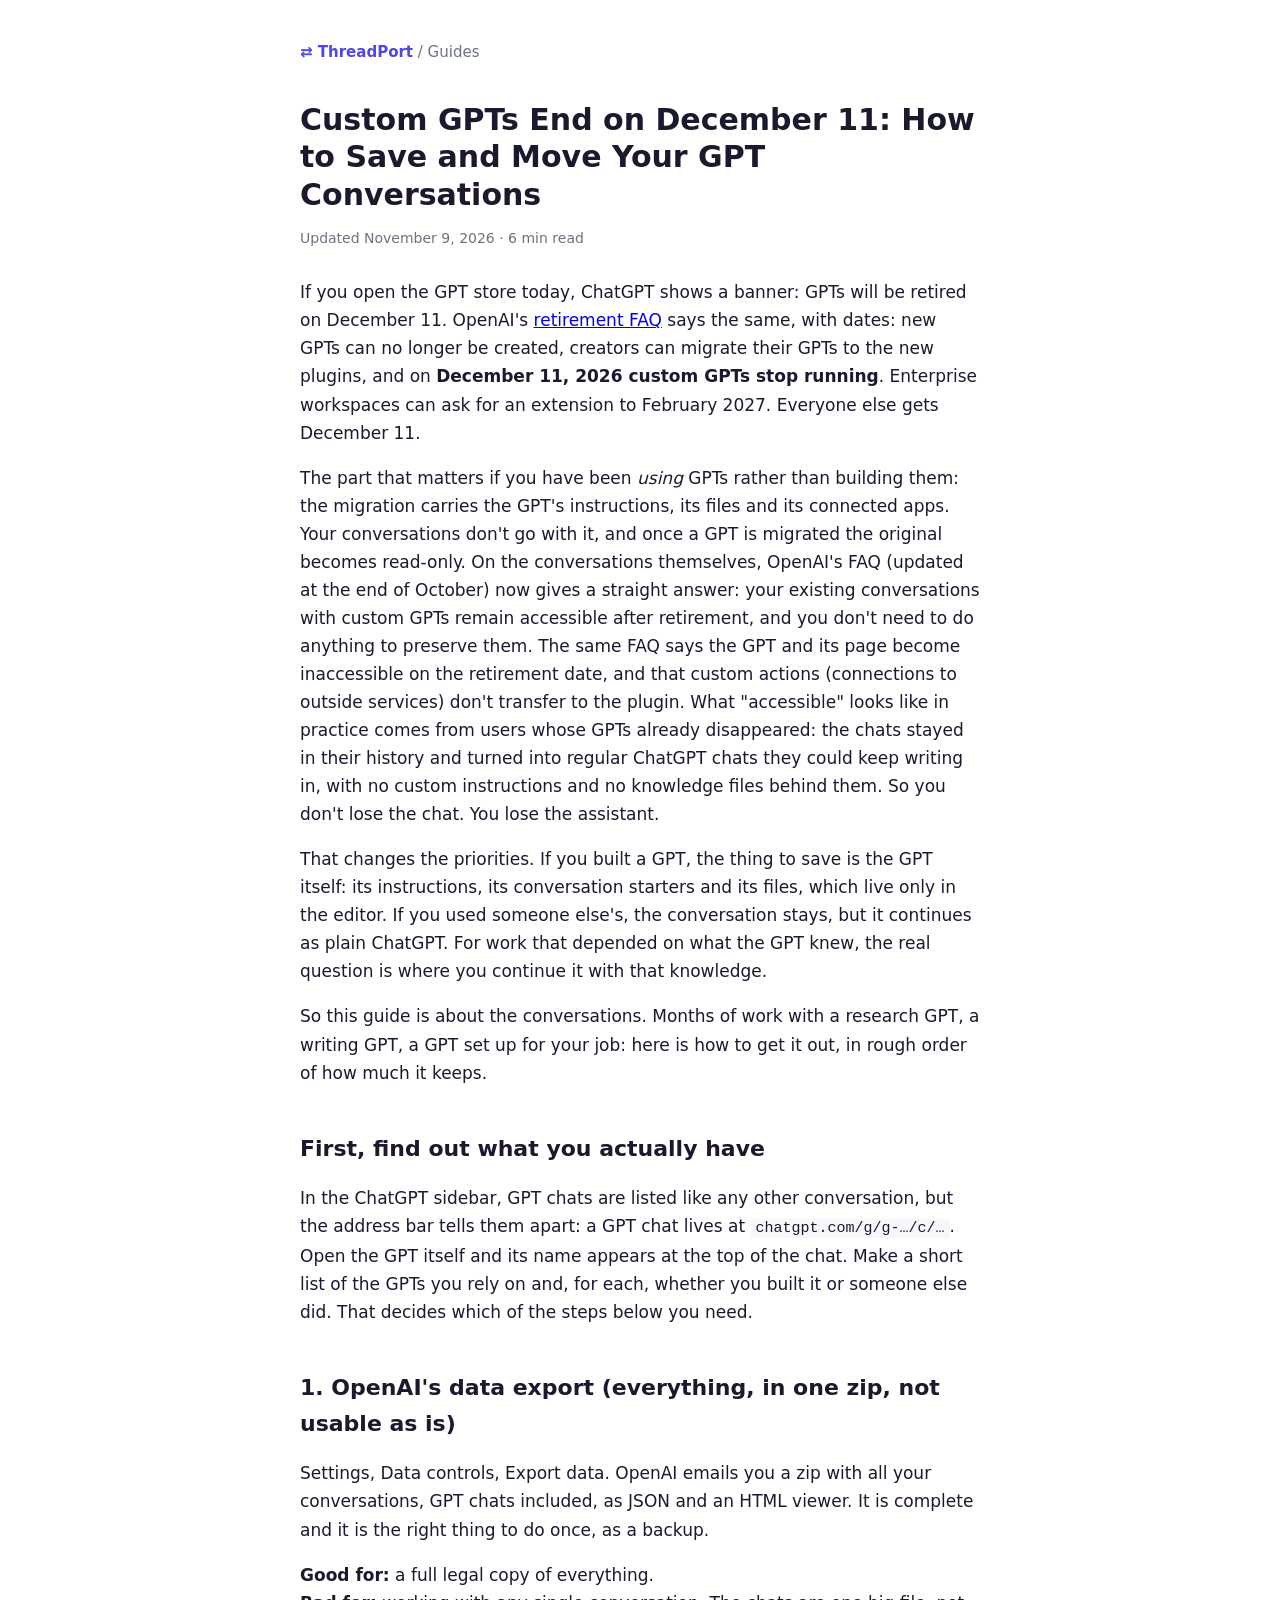
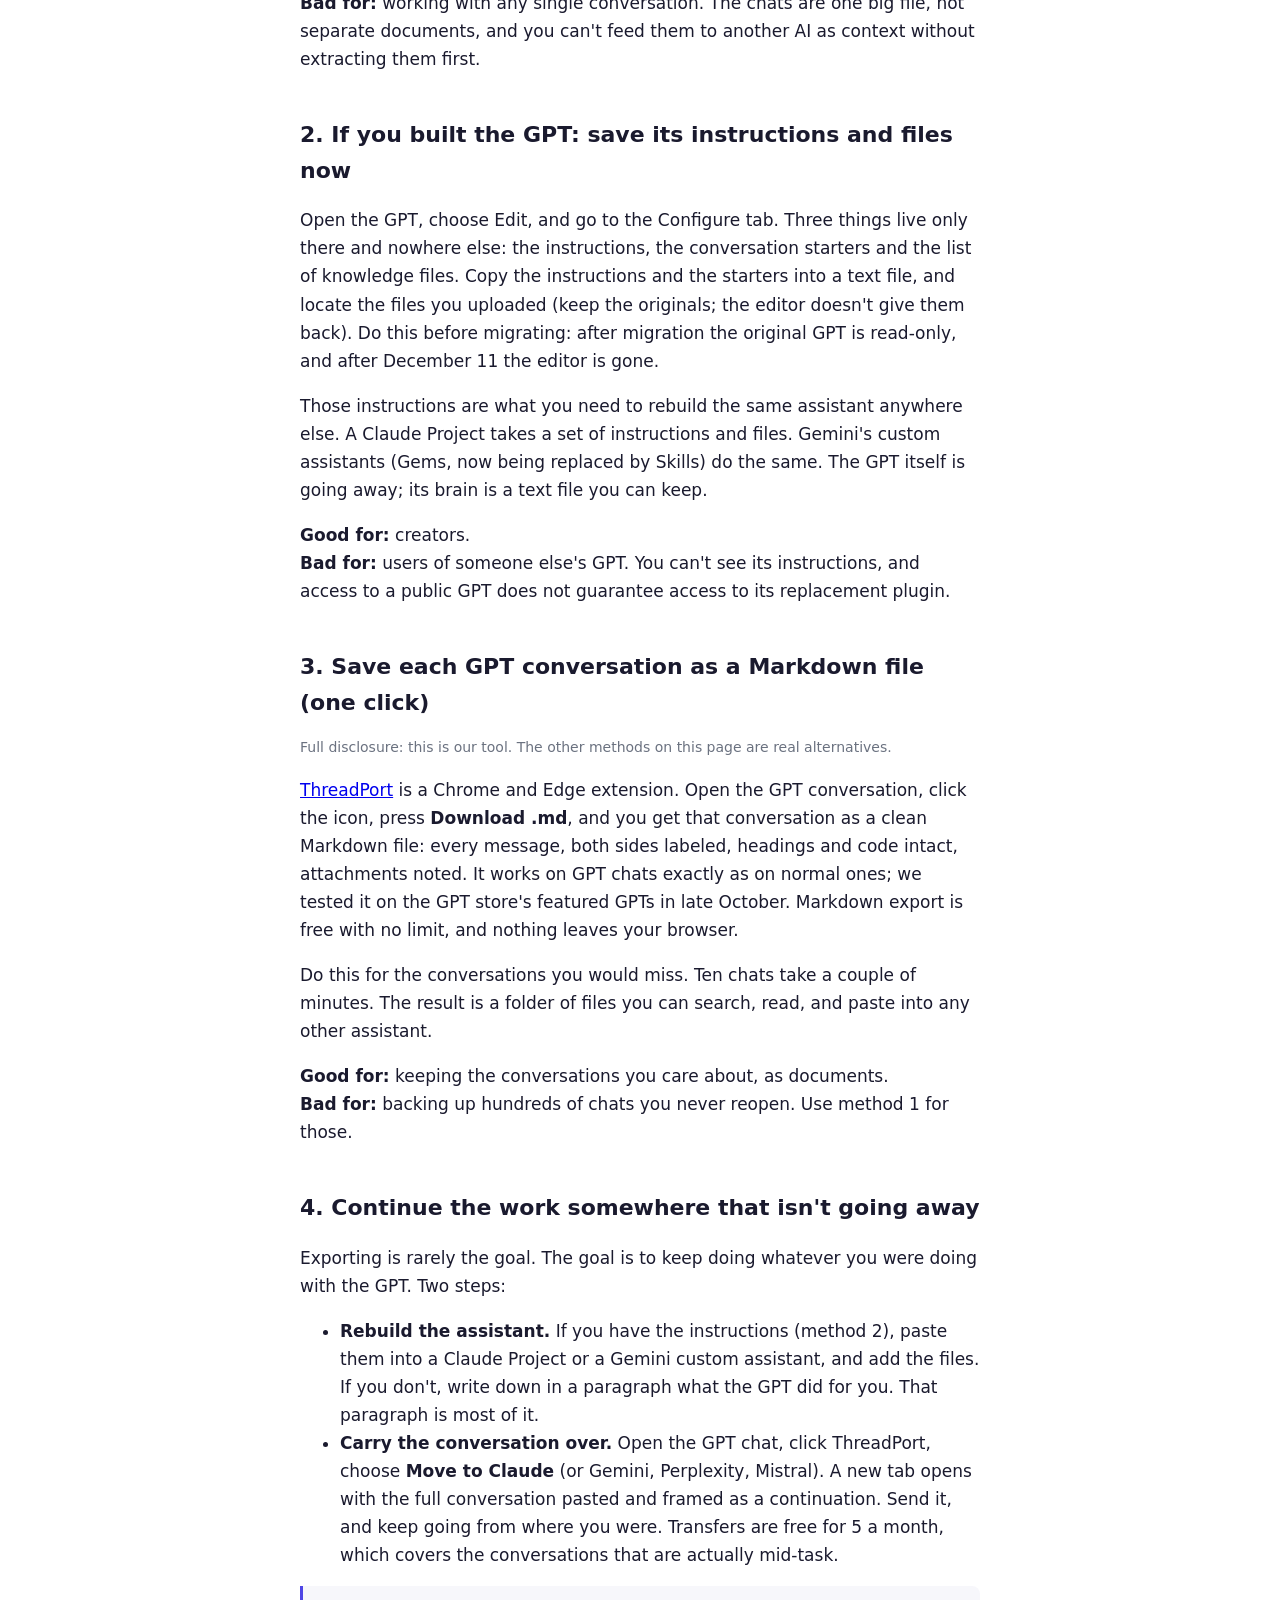
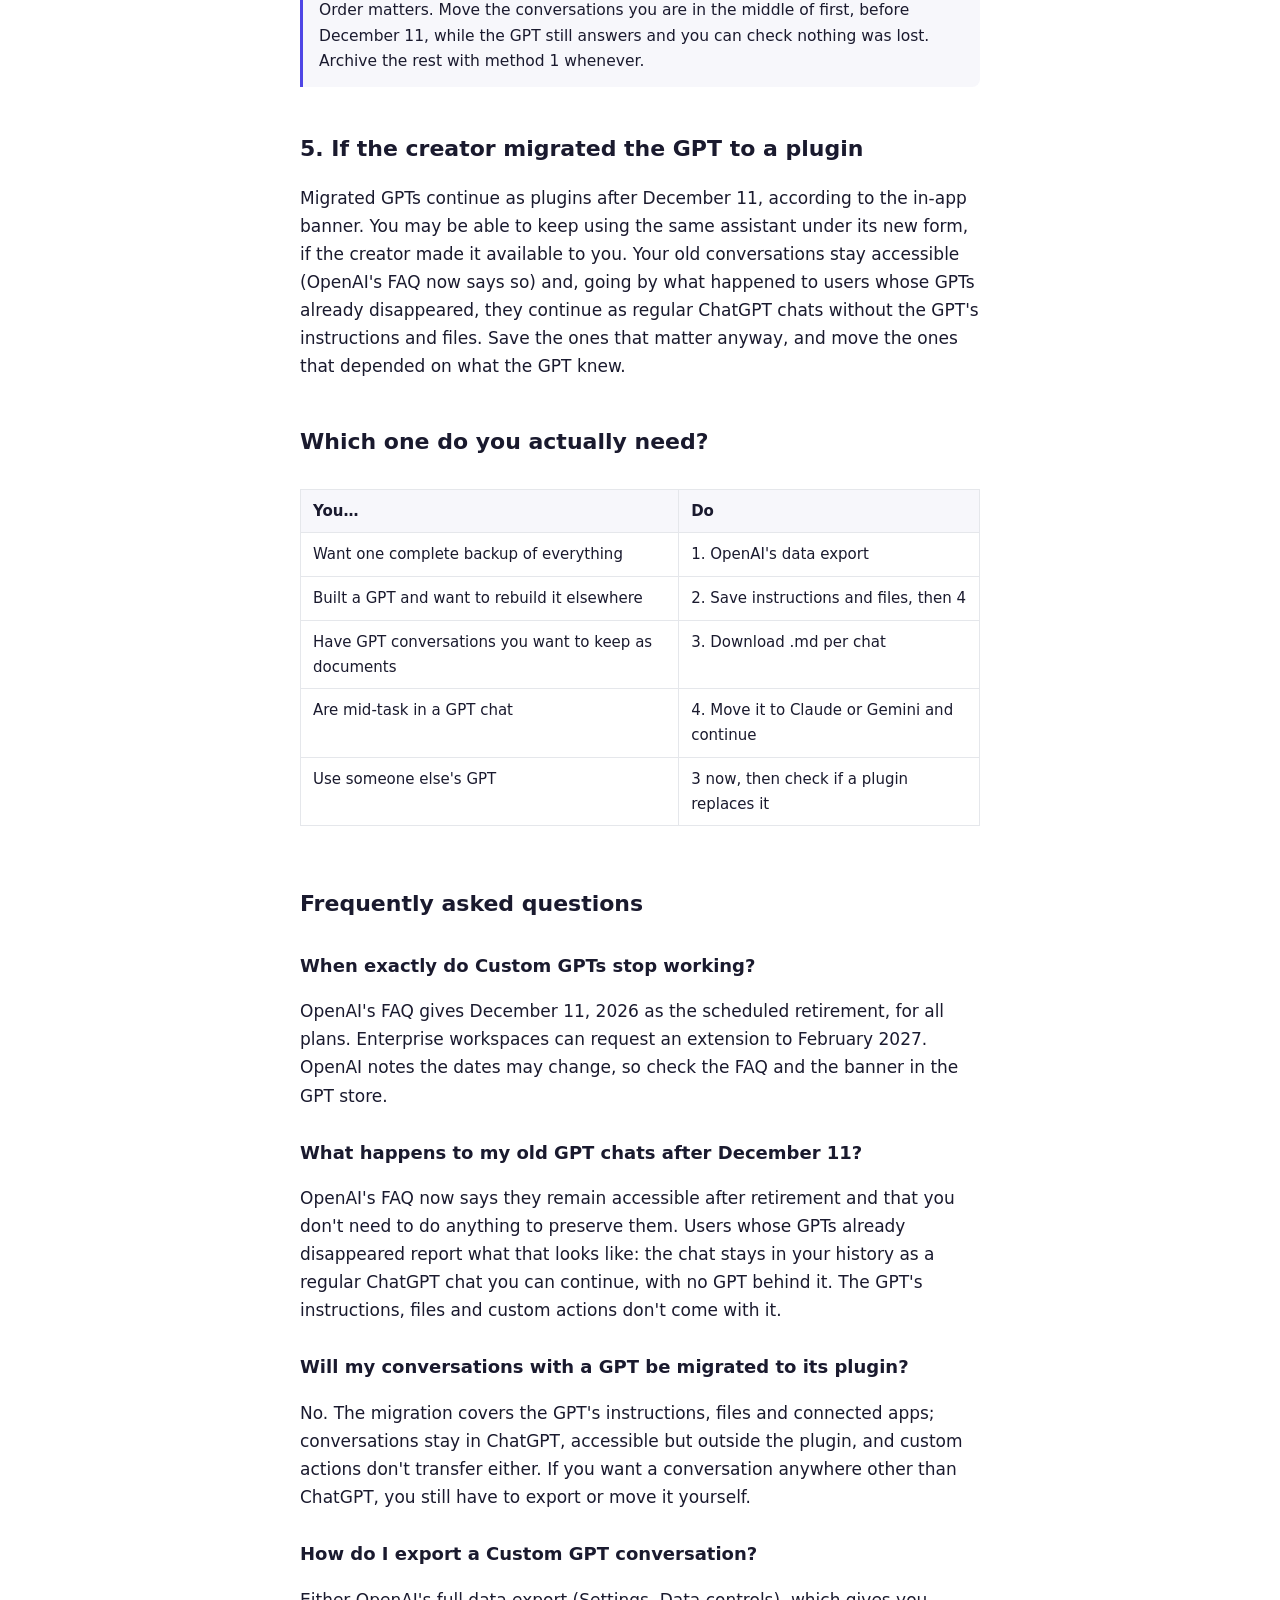
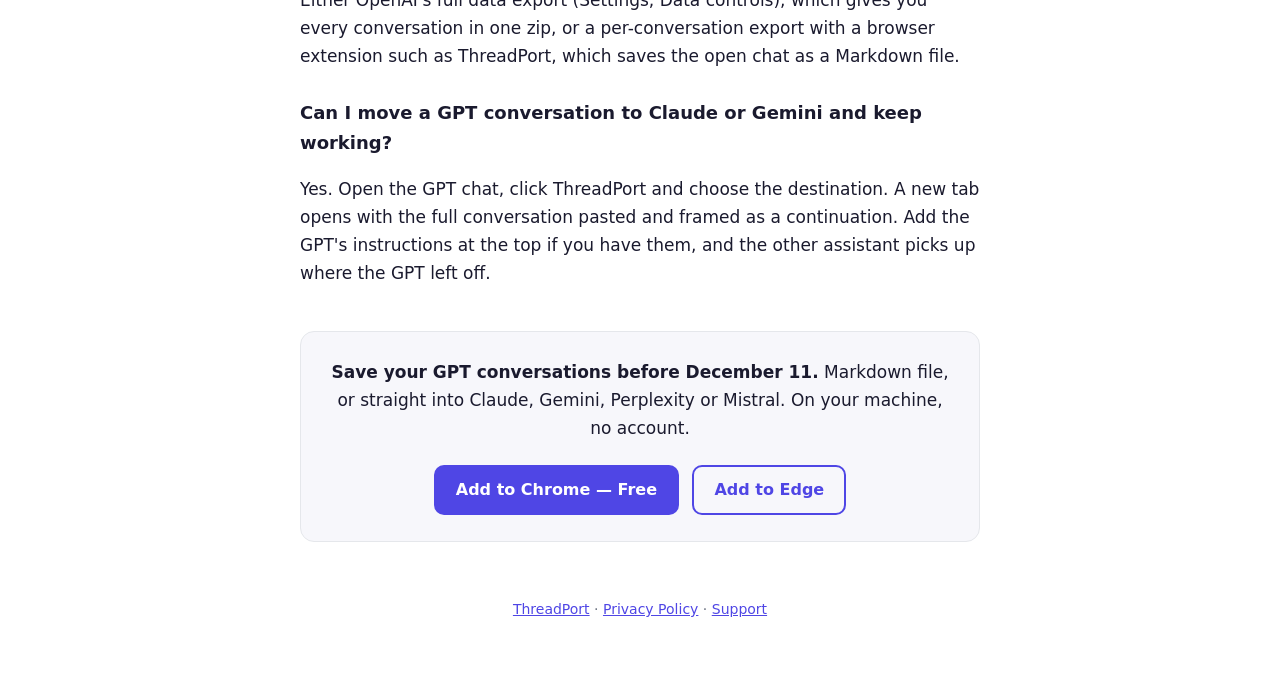
==== commit 38dc63b9: "docs: GPT guide, OpenAI FAQ now confirms conversations stay accessible; custom actions note Co-Autho" ====
--- a/docs/export-custom-gpt-conversations.html
+++ b/docs/export-custom-gpt-conversations.html
@@ -45,11 +45,11 @@
 <nav class="crumb"><a href="./">⇄ ThreadPort</a> <span style="color:var(--muted)">/ Guides</span></nav>
 
 <h1>Custom GPTs End on December 11: How to Save and Move Your GPT Conversations</h1>
-<p class="updated">Updated November 7, 2026 · 6 min read</p>
+<p class="updated">Updated November 9, 2026 · 6 min read</p>
 
 <p>If you open the GPT store today, ChatGPT shows a banner: GPTs will be retired on December 11. OpenAI's <a href="https://help.openai.com/en/articles/20001519-custom-gpt-retirement-and-migration-faq">retirement FAQ</a> says the same, with dates: new GPTs can no longer be created, creators can migrate their GPTs to the new plugins, and on <strong>December 11, 2026 custom GPTs stop running</strong>. Enterprise workspaces can ask for an extension to February 2027. Everyone else gets December 11.</p>
 
-<p>The part that matters if you have been <em>using</em> GPTs rather than building them: the migration carries the GPT's instructions, its files and its connected apps. OpenAI's FAQ does not say your conversations go with it, and once a GPT is migrated the original becomes read-only. What happens to those conversations is the part OpenAI's FAQ leaves out, so here is the best available answer. Users whose GPTs already disappeared (deleted by their creators, or stopped working) report the same thing: the chats stayed in their history and turned into regular ChatGPT chats they could keep writing in. The GPT behind them was gone, so no more custom instructions and no more knowledge files, but the conversation itself continued. If December 11 goes the same way, you don't lose the chat. You lose the assistant.</p>
+<p>The part that matters if you have been <em>using</em> GPTs rather than building them: the migration carries the GPT's instructions, its files and its connected apps. Your conversations don't go with it, and once a GPT is migrated the original becomes read-only. On the conversations themselves, OpenAI's FAQ (updated at the end of October) now gives a straight answer: your existing conversations with custom GPTs remain accessible after retirement, and you don't need to do anything to preserve them. The same FAQ says the GPT and its page become inaccessible on the retirement date, and that custom actions (connections to outside services) don't transfer to the plugin. What "accessible" looks like in practice comes from users whose GPTs already disappeared: the chats stayed in their history and turned into regular ChatGPT chats they could keep writing in, with no custom instructions and no knowledge files behind them. So you don't lose the chat. You lose the assistant.</p>
 
 <p>That changes the priorities. If you built a GPT, the thing to save is the GPT itself: its instructions, its conversation starters and its files, which live only in the editor. If you used someone else's, the conversation stays, but it continues as plain ChatGPT. For work that depended on what the GPT knew, the real question is where you continue it with that knowledge.</p>
 
@@ -99,7 +99,7 @@
 
 <h2>5. If the creator migrated the GPT to a plugin</h2>
 
-<p>Migrated GPTs continue as plugins after December 11, according to the in-app banner. You may be able to keep using the same assistant under its new form, if the creator made it available to you. Your old conversations stay in your history and, going by what happened to users whose GPTs already disappeared, they continue as regular ChatGPT chats without the GPT's instructions and files. Save the ones that matter anyway, and move the ones that depended on what the GPT knew.</p>
+<p>Migrated GPTs continue as plugins after December 11, according to the in-app banner. You may be able to keep using the same assistant under its new form, if the creator made it available to you. Your old conversations stay accessible (OpenAI's FAQ now says so) and, going by what happened to users whose GPTs already disappeared, they continue as regular ChatGPT chats without the GPT's instructions and files. Save the ones that matter anyway, and move the ones that depended on what the GPT knew.</p>
 
 <h2>Which one do you actually need?</h2>
 
@@ -120,10 +120,10 @@
 <p>OpenAI's FAQ gives December 11, 2026 as the scheduled retirement, for all plans. Enterprise workspaces can request an extension to February 2027. OpenAI notes the dates may change, so check the FAQ and the banner in the GPT store.</p>
 
 <h3>What happens to my old GPT chats after December 11?</h3>
-<p>OpenAI's FAQ doesn't say. Users whose GPTs already disappeared report that the chats stayed in their history and became regular ChatGPT chats they could continue, with no GPT behind them. Expect the same: the conversation stays, the GPT's instructions and files don't.</p>
+<p>OpenAI's FAQ now says they remain accessible after retirement and that you don't need to do anything to preserve them. Users whose GPTs already disappeared report what that looks like: the chat stays in your history as a regular ChatGPT chat you can continue, with no GPT behind it. The GPT's instructions, files and custom actions don't come with it.</p>
 
 <h3>Will my conversations with a GPT be migrated to its plugin?</h3>
-<p>Nothing in OpenAI's FAQ says so. The migration covers the GPT's instructions, files and connected apps, and after migration the original GPT is read-only. Treat your conversations as something you have to save yourself.</p>
+<p>No. The migration covers the GPT's instructions, files and connected apps; conversations stay in ChatGPT, accessible but outside the plugin, and custom actions don't transfer either. If you want a conversation anywhere other than ChatGPT, you still have to export or move it yourself.</p>
 
 <h3>How do I export a Custom GPT conversation?</h3>
 <p>Either OpenAI's full data export (Settings, Data controls), which gives you every conversation in one zip, or a per-conversation export with a browser extension such as ThreadPort, which saves the open chat as a Markdown file.</p>
@@ -154,12 +154,12 @@
     {
       "@type": "Question",
       "name": "What happens to my old GPT chats after December 11?",
-      "acceptedAnswer": { "@type": "Answer", "text": "OpenAI's FAQ doesn't say. Users whose GPTs already disappeared report that the chats stayed in their history and became regular ChatGPT chats they could continue, with no GPT behind them. Expect the conversation to stay and the GPT's instructions and files to go." }
+      "acceptedAnswer": { "@type": "Answer", "text": "OpenAI's FAQ now says existing conversations with custom GPTs remain accessible after retirement and that no action is needed to preserve them. Users whose GPTs already disappeared report that the chats stayed in their history as regular ChatGPT chats they could continue, with no GPT behind them. The GPT's instructions, files and custom actions don't come with it." }
     },
     {
       "@type": "Question",
       "name": "Will my conversations with a GPT be migrated to its plugin?",
-      "acceptedAnswer": { "@type": "Answer", "text": "Nothing in OpenAI's FAQ says so. The migration covers the GPT's instructions, files and connected apps, and after migration the original GPT becomes read-only. Save your conversations yourself." }
+      "acceptedAnswer": { "@type": "Answer", "text": "No. The migration covers the GPT's instructions, files and connected apps. Conversations stay in ChatGPT, accessible but outside the plugin, and custom actions don't transfer either. To have a conversation anywhere other than ChatGPT, export or move it yourself." }
     },
     {
       "@type": "Question",
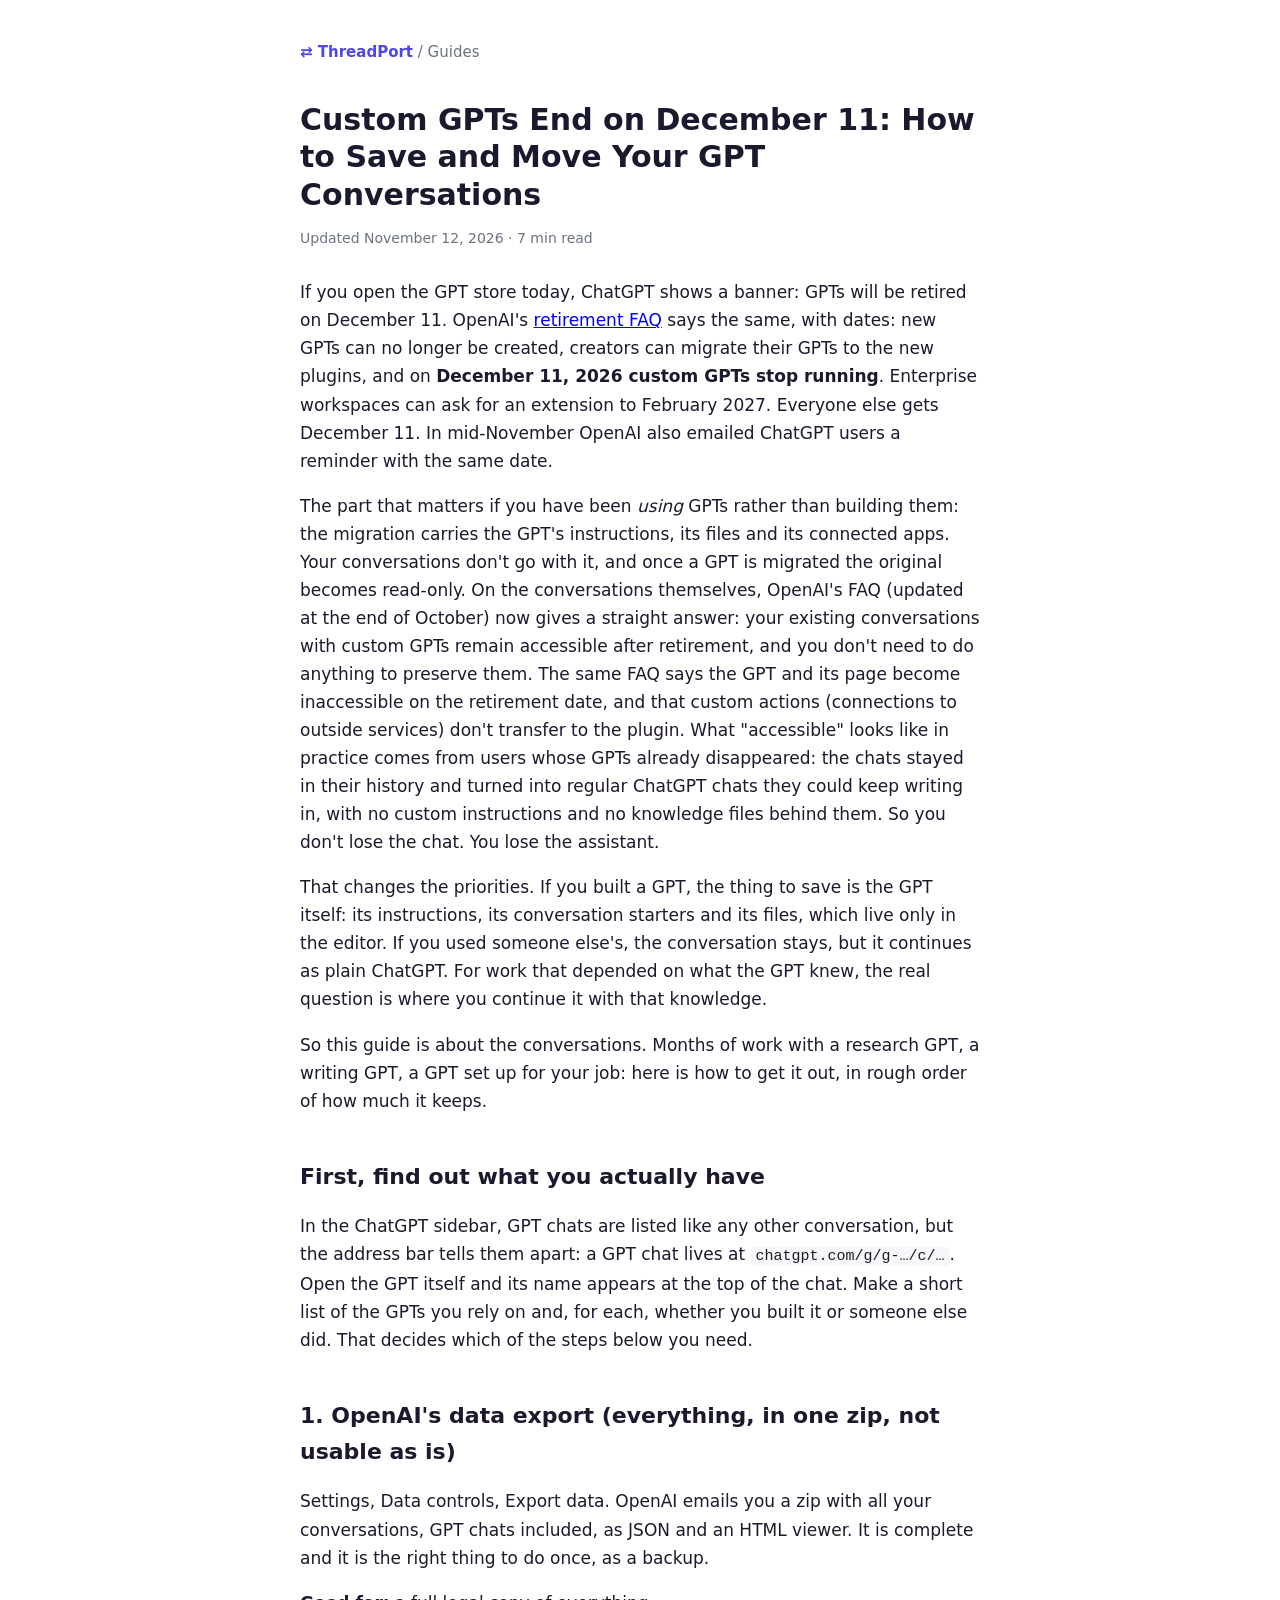
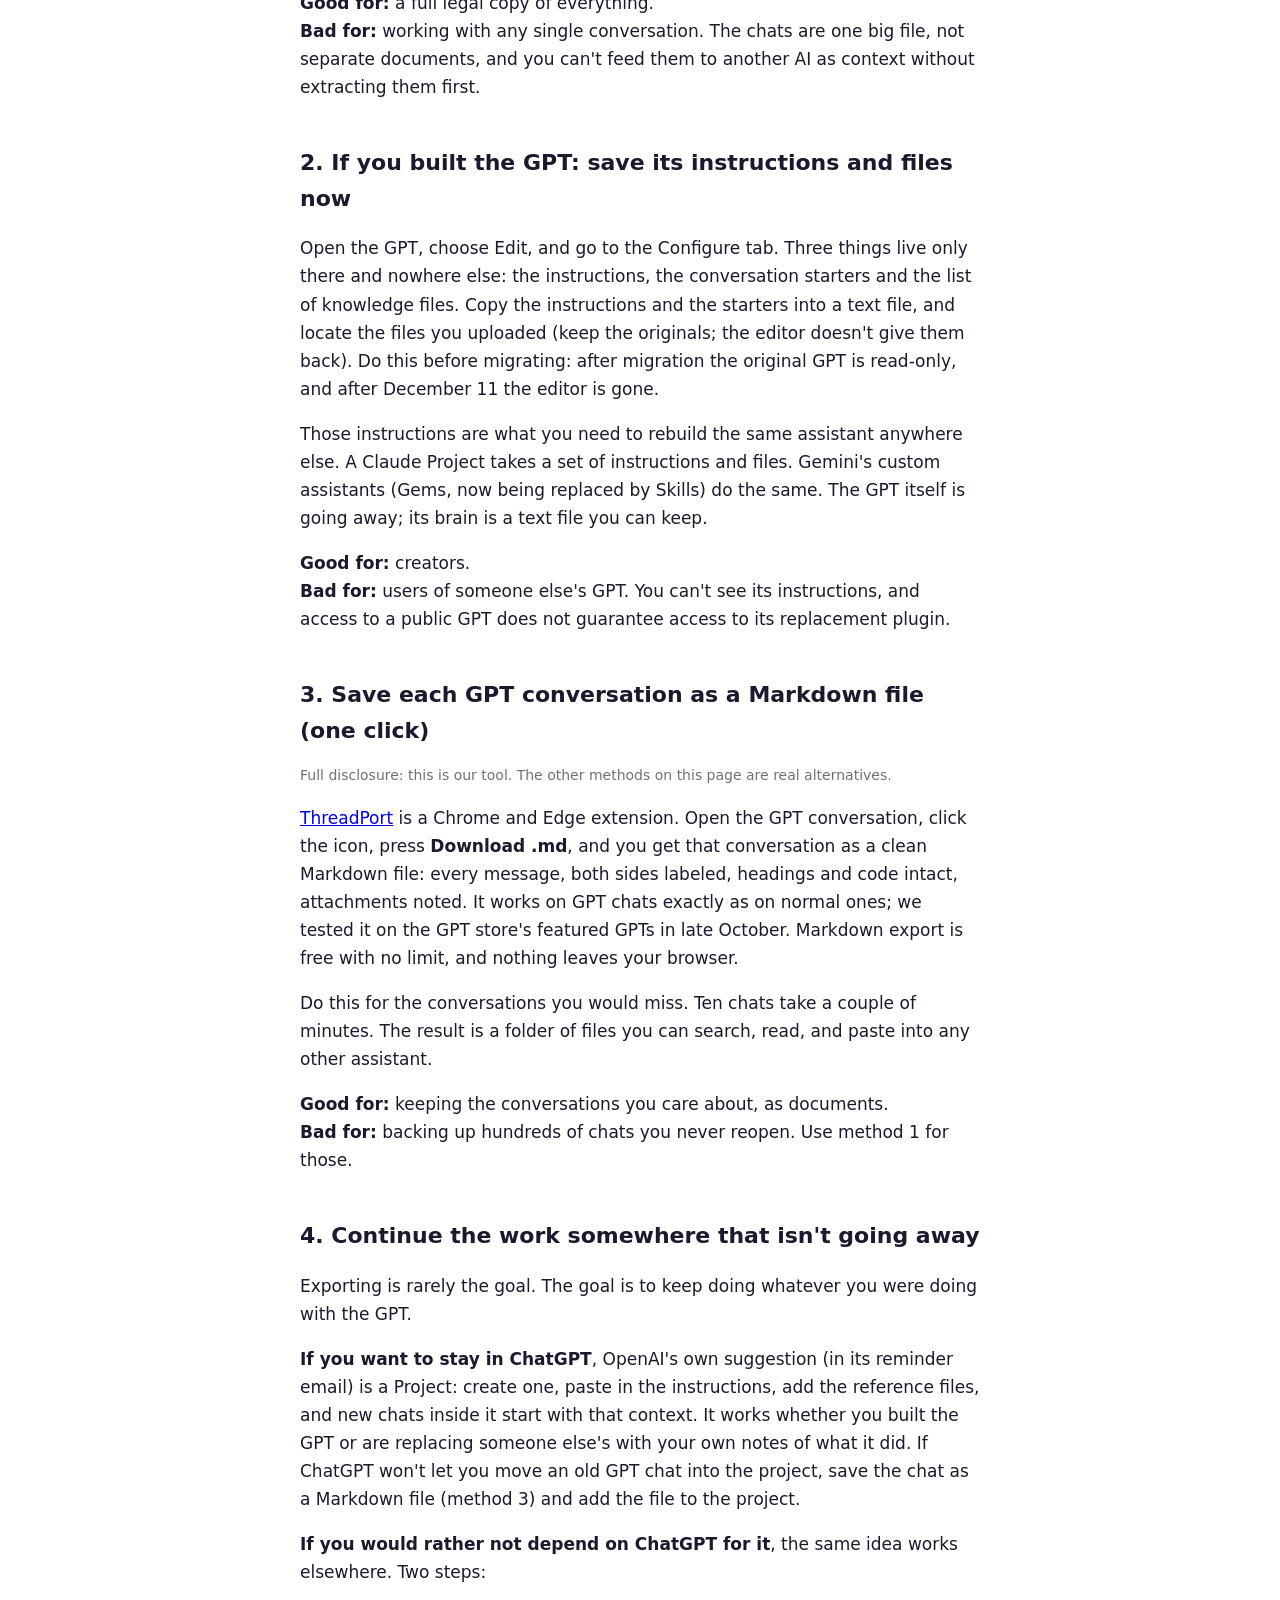
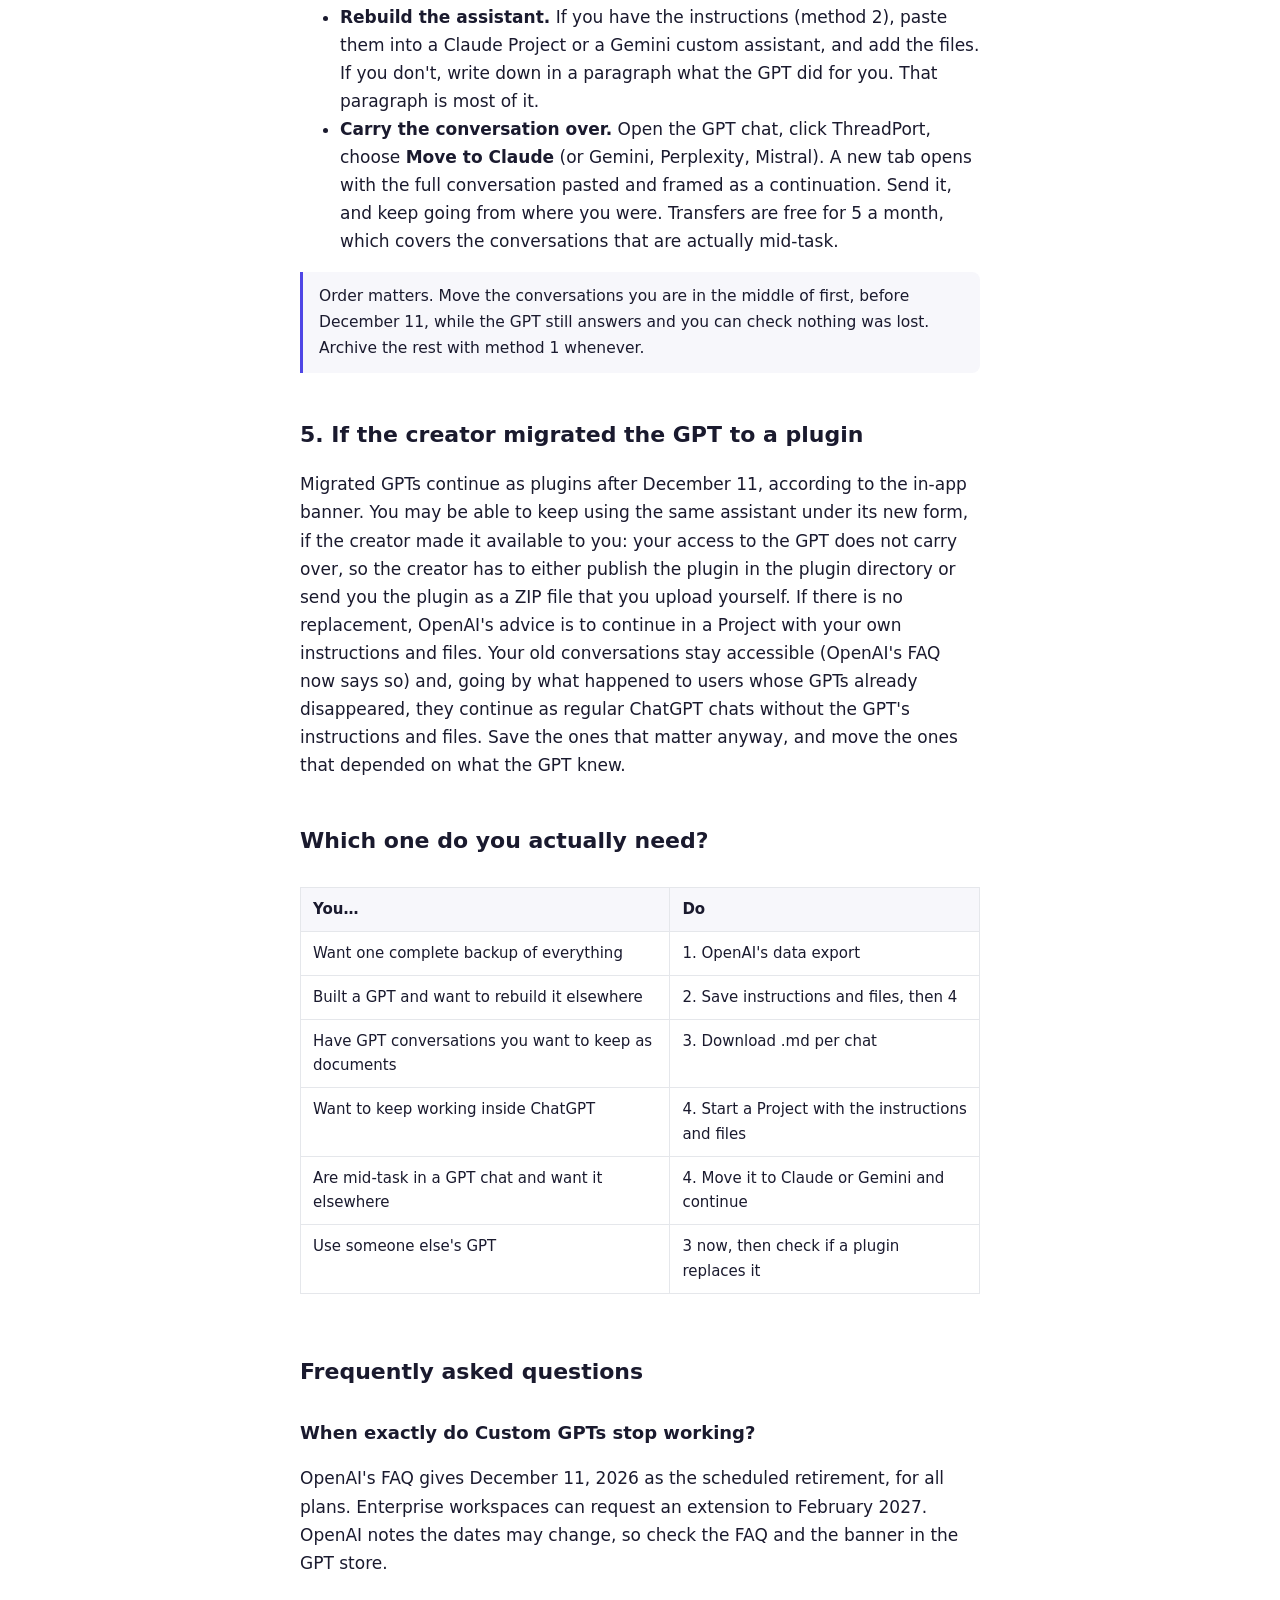
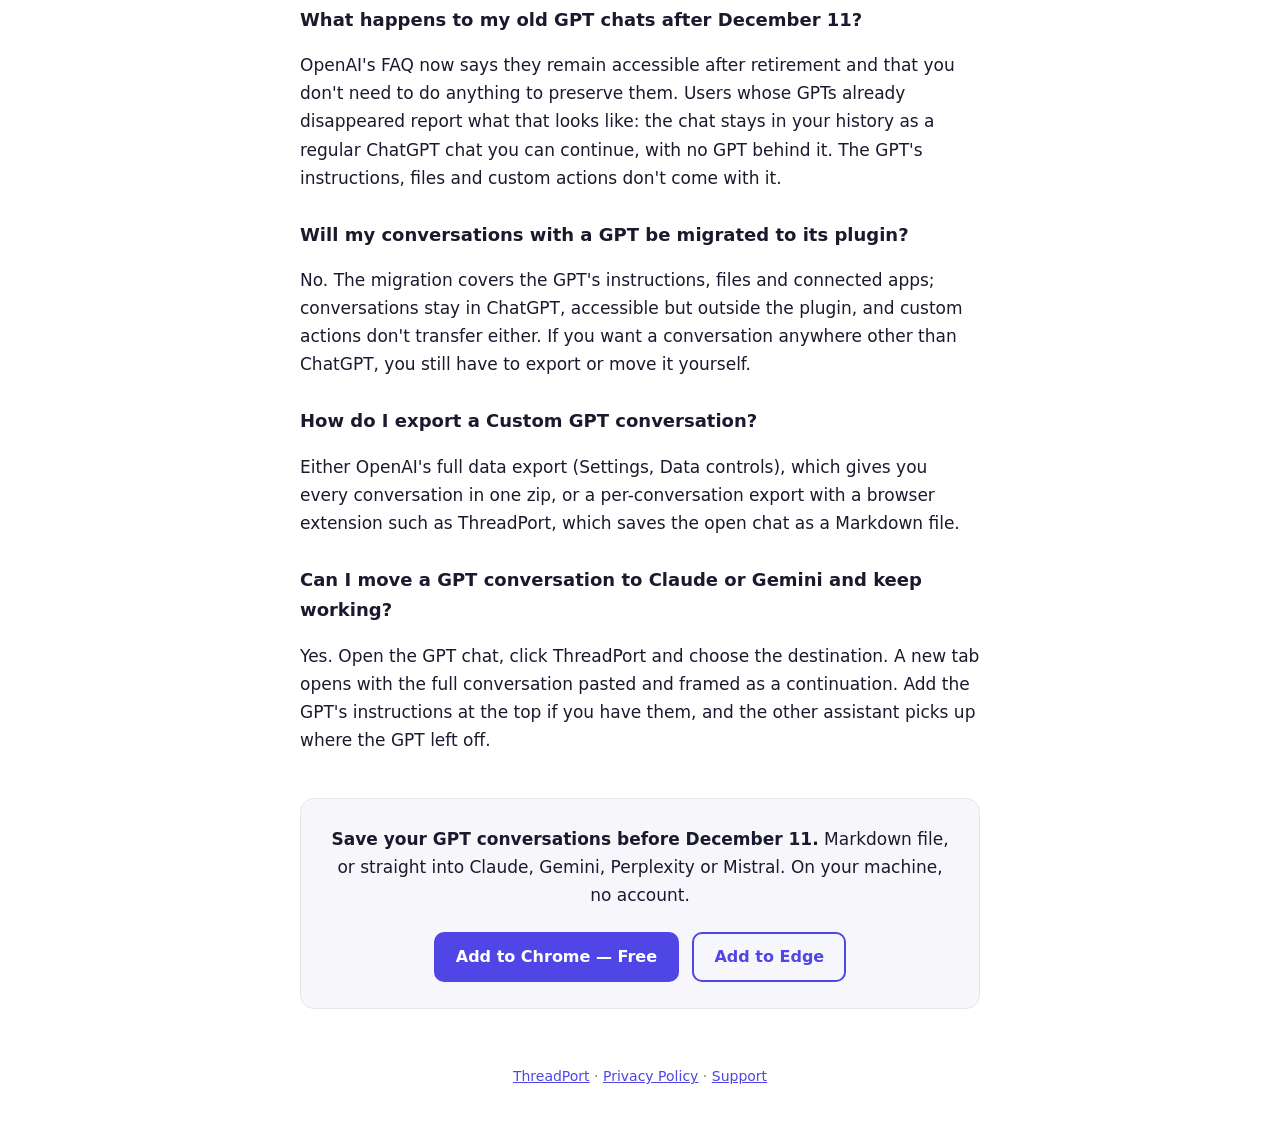
==== commit e5ec6655: "docs: GPT guide, add ChatGPT Projects route and plugin sharing per OpenAI reminder email Co-Authored" ====
--- a/docs/export-custom-gpt-conversations.html
+++ b/docs/export-custom-gpt-conversations.html
@@ -45,9 +45,9 @@
 <nav class="crumb"><a href="./">⇄ ThreadPort</a> <span style="color:var(--muted)">/ Guides</span></nav>
 
 <h1>Custom GPTs End on December 11: How to Save and Move Your GPT Conversations</h1>
-<p class="updated">Updated November 9, 2026 · 6 min read</p>
+<p class="updated">Updated November 12, 2026 · 7 min read</p>
 
-<p>If you open the GPT store today, ChatGPT shows a banner: GPTs will be retired on December 11. OpenAI's <a href="https://help.openai.com/en/articles/20001519-custom-gpt-retirement-and-migration-faq">retirement FAQ</a> says the same, with dates: new GPTs can no longer be created, creators can migrate their GPTs to the new plugins, and on <strong>December 11, 2026 custom GPTs stop running</strong>. Enterprise workspaces can ask for an extension to February 2027. Everyone else gets December 11.</p>
+<p>If you open the GPT store today, ChatGPT shows a banner: GPTs will be retired on December 11. OpenAI's <a href="https://help.openai.com/en/articles/20001519-custom-gpt-retirement-and-migration-faq">retirement FAQ</a> says the same, with dates: new GPTs can no longer be created, creators can migrate their GPTs to the new plugins, and on <strong>December 11, 2026 custom GPTs stop running</strong>. Enterprise workspaces can ask for an extension to February 2027. Everyone else gets December 11. In mid-November OpenAI also emailed ChatGPT users a reminder with the same date.</p>
 
 <p>The part that matters if you have been <em>using</em> GPTs rather than building them: the migration carries the GPT's instructions, its files and its connected apps. Your conversations don't go with it, and once a GPT is migrated the original becomes read-only. On the conversations themselves, OpenAI's FAQ (updated at the end of October) now gives a straight answer: your existing conversations with custom GPTs remain accessible after retirement, and you don't need to do anything to preserve them. The same FAQ says the GPT and its page become inaccessible on the retirement date, and that custom actions (connections to outside services) don't transfer to the plugin. What "accessible" looks like in practice comes from users whose GPTs already disappeared: the chats stayed in their history and turned into regular ChatGPT chats they could keep writing in, with no custom instructions and no knowledge files behind them. So you don't lose the chat. You lose the assistant.</p>
 
@@ -88,7 +88,11 @@
 
 <h2>4. Continue the work somewhere that isn't going away</h2>
 
-<p>Exporting is rarely the goal. The goal is to keep doing whatever you were doing with the GPT. Two steps:</p>
+<p>Exporting is rarely the goal. The goal is to keep doing whatever you were doing with the GPT.</p>
+
+<p><strong>If you want to stay in ChatGPT</strong>, OpenAI's own suggestion (in its reminder email) is a Project: create one, paste in the instructions, add the reference files, and new chats inside it start with that context. It works whether you built the GPT or are replacing someone else's with your own notes of what it did. If ChatGPT won't let you move an old GPT chat into the project, save the chat as a Markdown file (method 3) and add the file to the project.</p>
+
+<p><strong>If you would rather not depend on ChatGPT for it</strong>, the same idea works elsewhere. Two steps:</p>
 
 <ul>
   <li><strong>Rebuild the assistant.</strong> If you have the instructions (method 2), paste them into a Claude Project or a Gemini custom assistant, and add the files. If you don't, write down in a paragraph what the GPT did for you. That paragraph is most of it.</li>
@@ -99,7 +103,7 @@
 
 <h2>5. If the creator migrated the GPT to a plugin</h2>
 
-<p>Migrated GPTs continue as plugins after December 11, according to the in-app banner. You may be able to keep using the same assistant under its new form, if the creator made it available to you. Your old conversations stay accessible (OpenAI's FAQ now says so) and, going by what happened to users whose GPTs already disappeared, they continue as regular ChatGPT chats without the GPT's instructions and files. Save the ones that matter anyway, and move the ones that depended on what the GPT knew.</p>
+<p>Migrated GPTs continue as plugins after December 11, according to the in-app banner. You may be able to keep using the same assistant under its new form, if the creator made it available to you: your access to the GPT does not carry over, so the creator has to either publish the plugin in the plugin directory or send you the plugin as a ZIP file that you upload yourself. If there is no replacement, OpenAI's advice is to continue in a Project with your own instructions and files. Your old conversations stay accessible (OpenAI's FAQ now says so) and, going by what happened to users whose GPTs already disappeared, they continue as regular ChatGPT chats without the GPT's instructions and files. Save the ones that matter anyway, and move the ones that depended on what the GPT knew.</p>
 
 <h2>Which one do you actually need?</h2>
 
@@ -109,7 +113,8 @@
   <tr><td>Want one complete backup of everything</td><td>1. OpenAI's data export</td></tr>
   <tr><td>Built a GPT and want to rebuild it elsewhere</td><td>2. Save instructions and files, then 4</td></tr>
   <tr><td>Have GPT conversations you want to keep as documents</td><td>3. Download .md per chat</td></tr>
-  <tr><td>Are mid-task in a GPT chat</td><td>4. Move it to Claude or Gemini and continue</td></tr>
+  <tr><td>Want to keep working inside ChatGPT</td><td>4. Start a Project with the instructions and files</td></tr>
+  <tr><td>Are mid-task in a GPT chat and want it elsewhere</td><td>4. Move it to Claude or Gemini and continue</td></tr>
   <tr><td>Use someone else's GPT</td><td>3 now, then check if a plugin replaces it</td></tr>
 </table>
 </div>
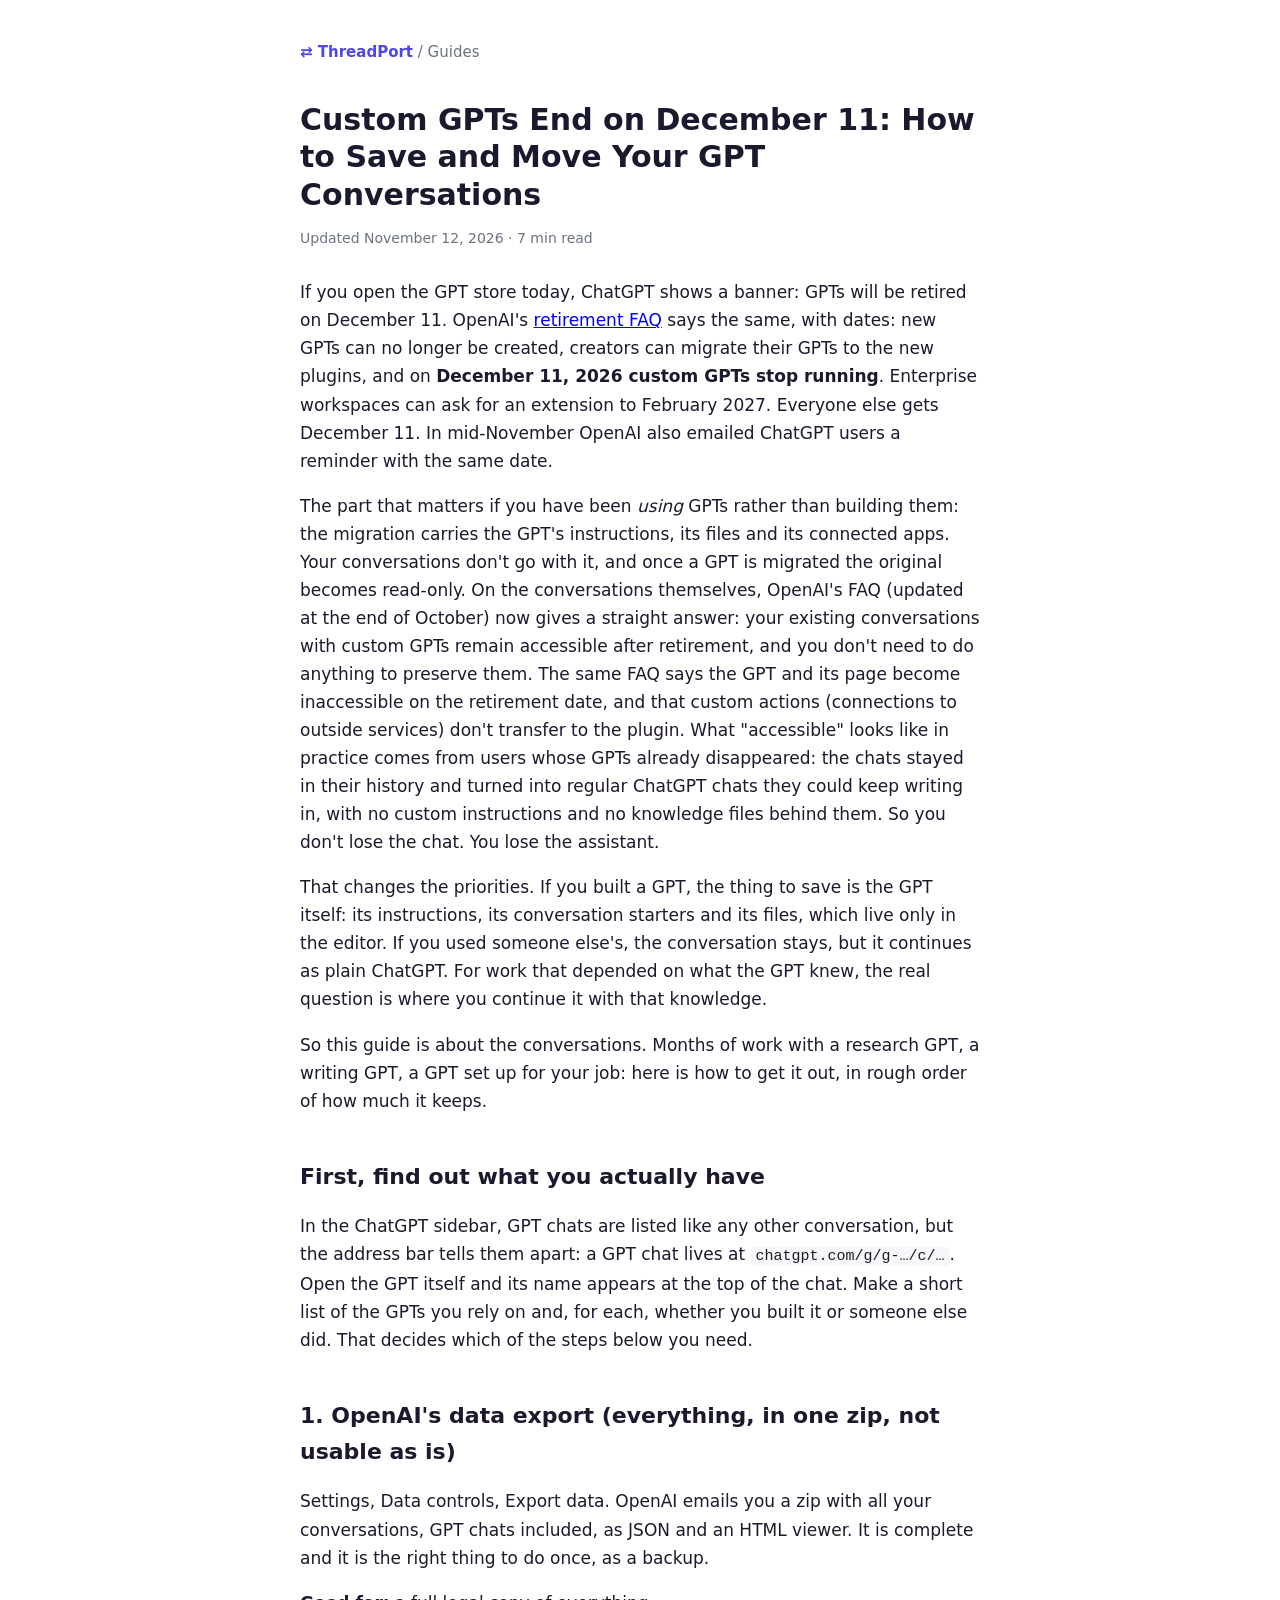
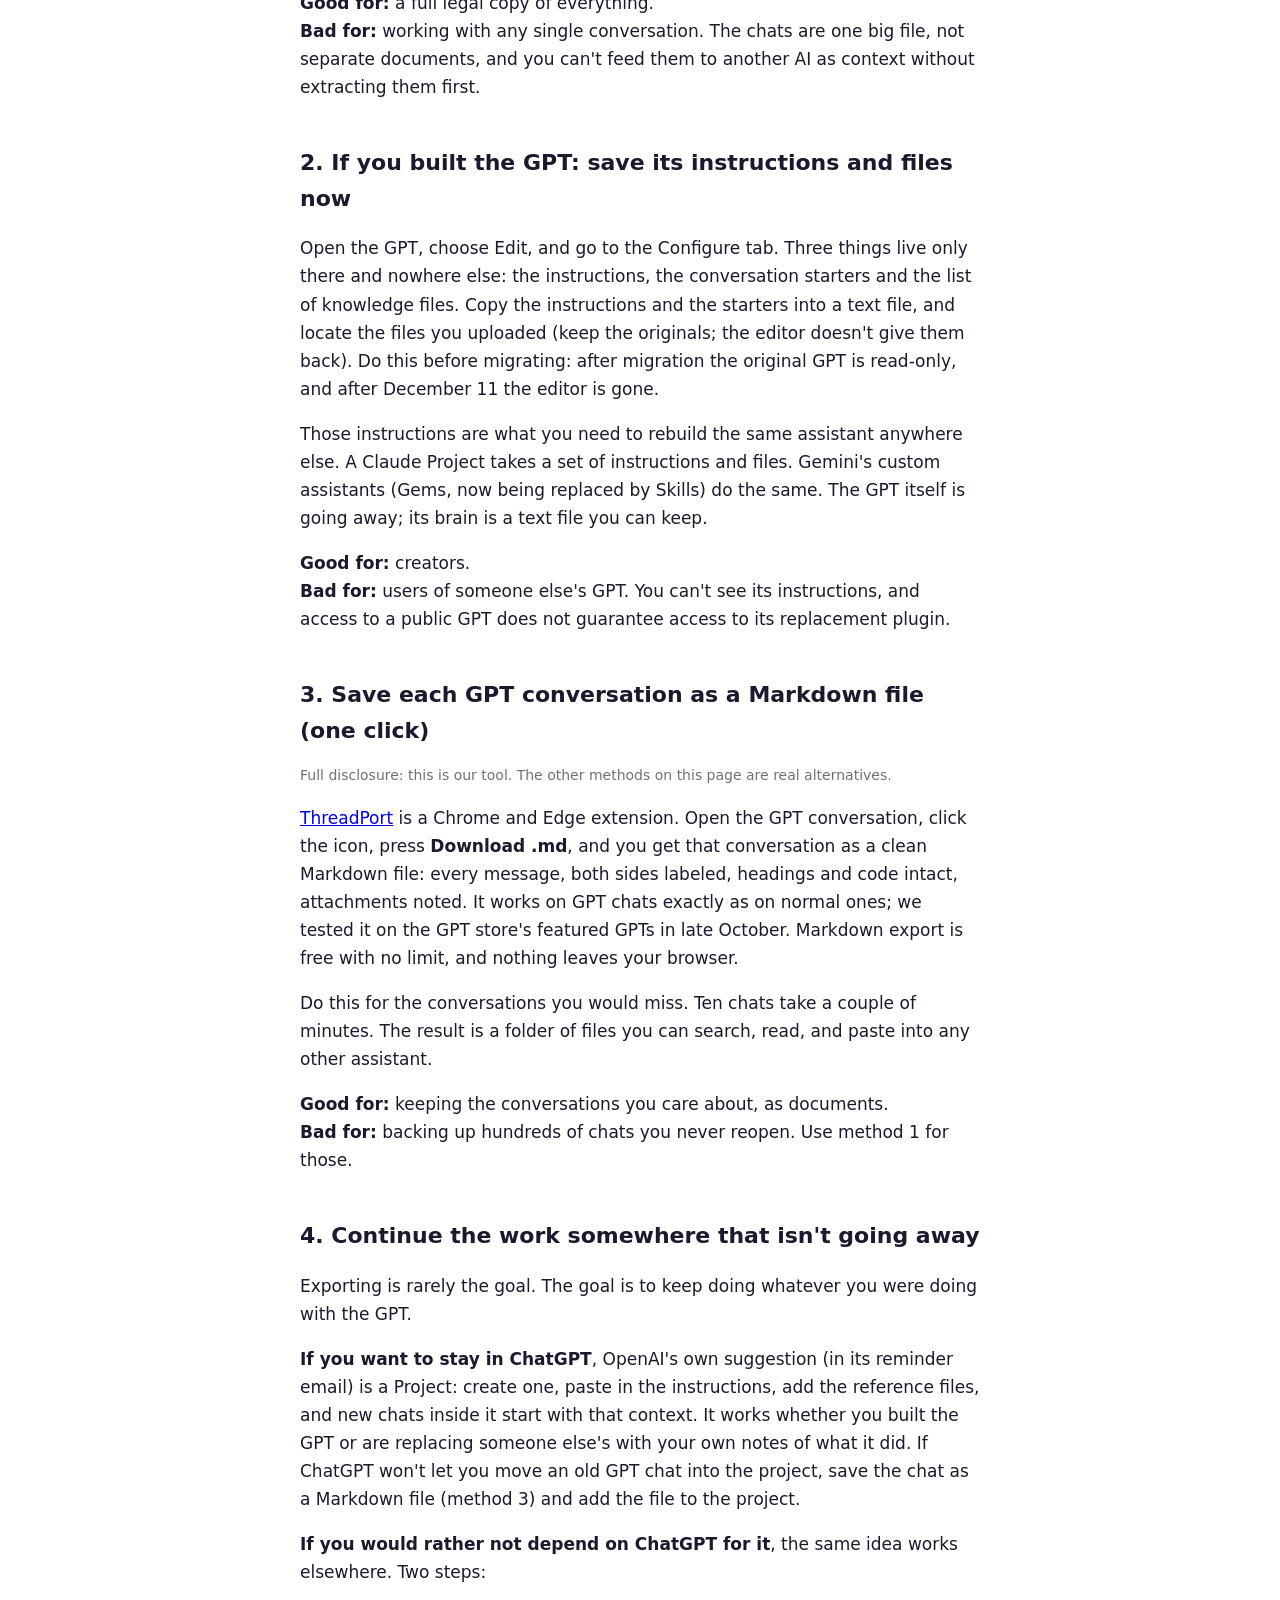
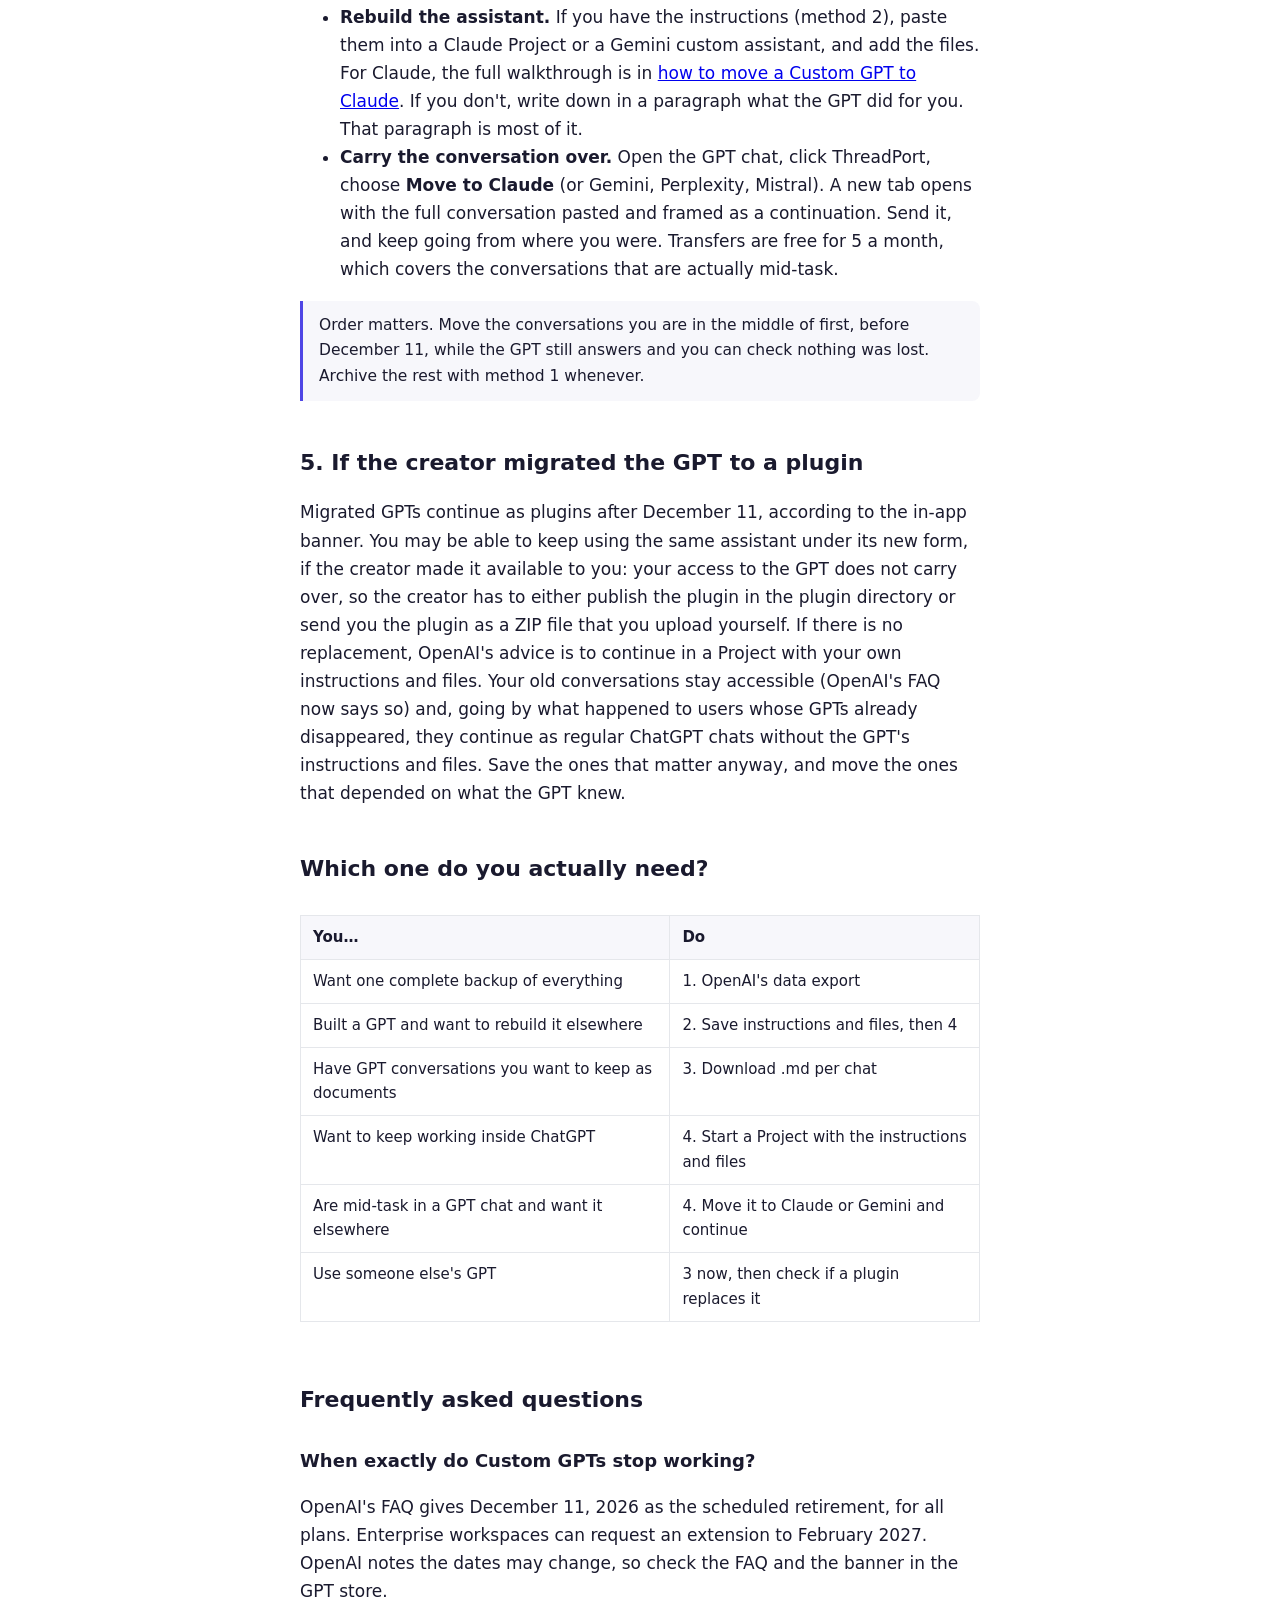
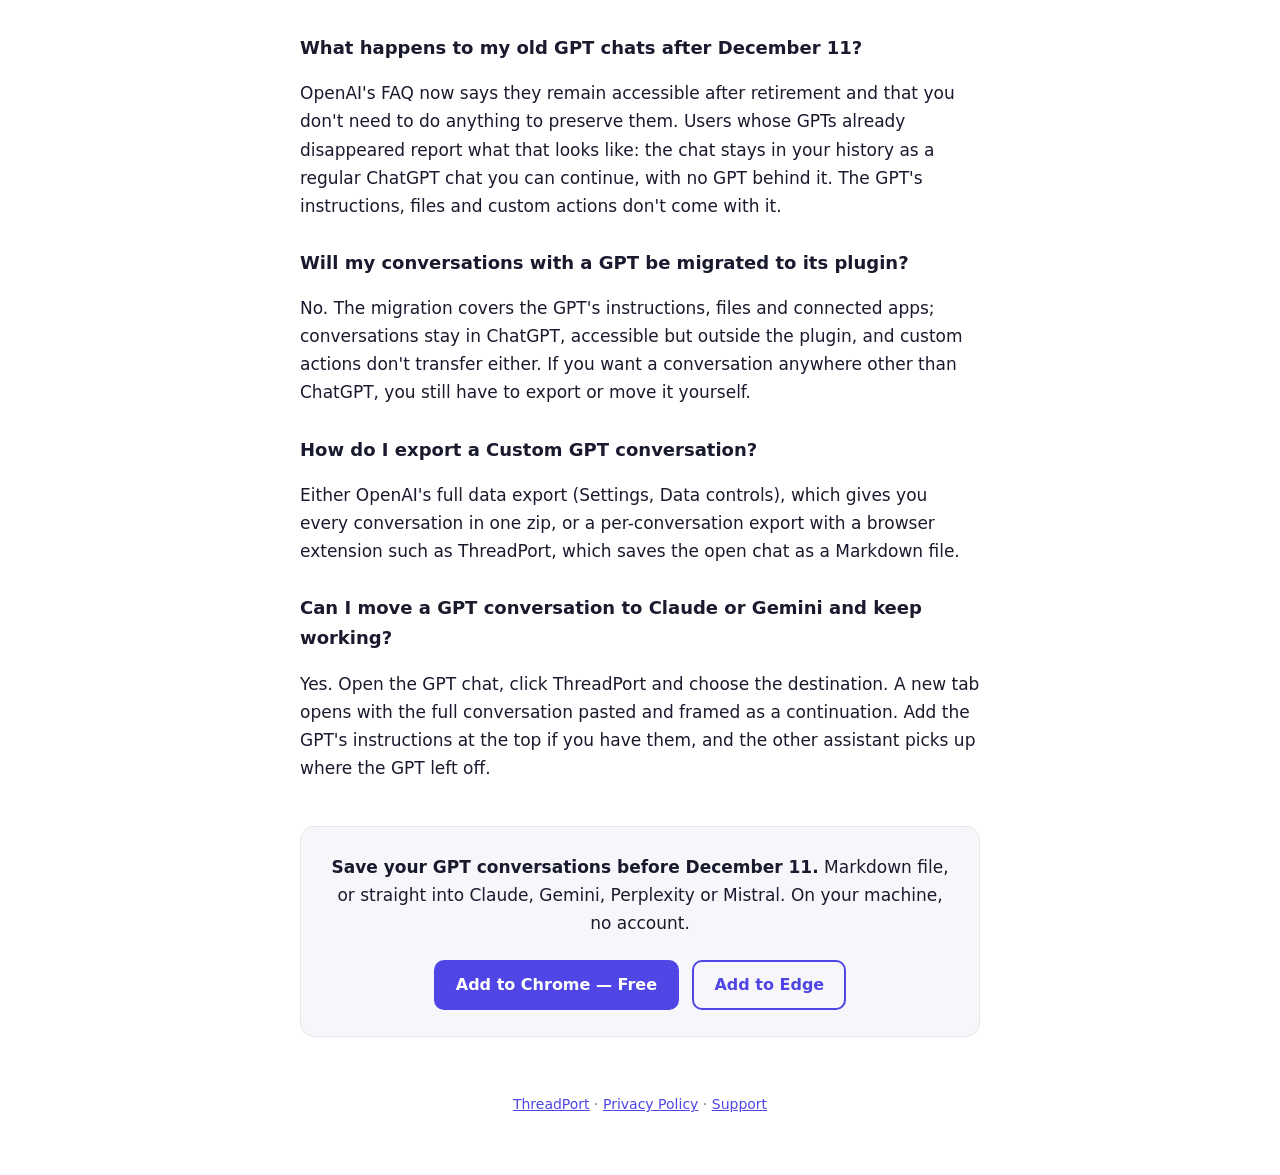
==== commit 46c492d0: "docs: new guide, how to move a Custom GPT to Claude (instructions, files, chats) Co-Authored-By: Cla" ====
--- a/docs/export-custom-gpt-conversations.html
+++ b/docs/export-custom-gpt-conversations.html
@@ -95,7 +95,7 @@
 <p><strong>If you would rather not depend on ChatGPT for it</strong>, the same idea works elsewhere. Two steps:</p>
 
 <ul>
-  <li><strong>Rebuild the assistant.</strong> If you have the instructions (method 2), paste them into a Claude Project or a Gemini custom assistant, and add the files. If you don't, write down in a paragraph what the GPT did for you. That paragraph is most of it.</li>
+  <li><strong>Rebuild the assistant.</strong> If you have the instructions (method 2), paste them into a Claude Project or a Gemini custom assistant, and add the files. For Claude, the full walkthrough is in <a href="migrate-custom-gpt-to-claude.html">how to move a Custom GPT to Claude</a>. If you don't, write down in a paragraph what the GPT did for you. That paragraph is most of it.</li>
   <li><strong>Carry the conversation over.</strong> Open the GPT chat, click ThreadPort, choose <strong>Move to Claude</strong> (or Gemini, Perplexity, Mistral). A new tab opens with the full conversation pasted and framed as a continuation. Send it, and keep going from where you were. Transfers are free for 5 a month, which covers the conversations that are actually mid-task.</li>
 </ul>
 
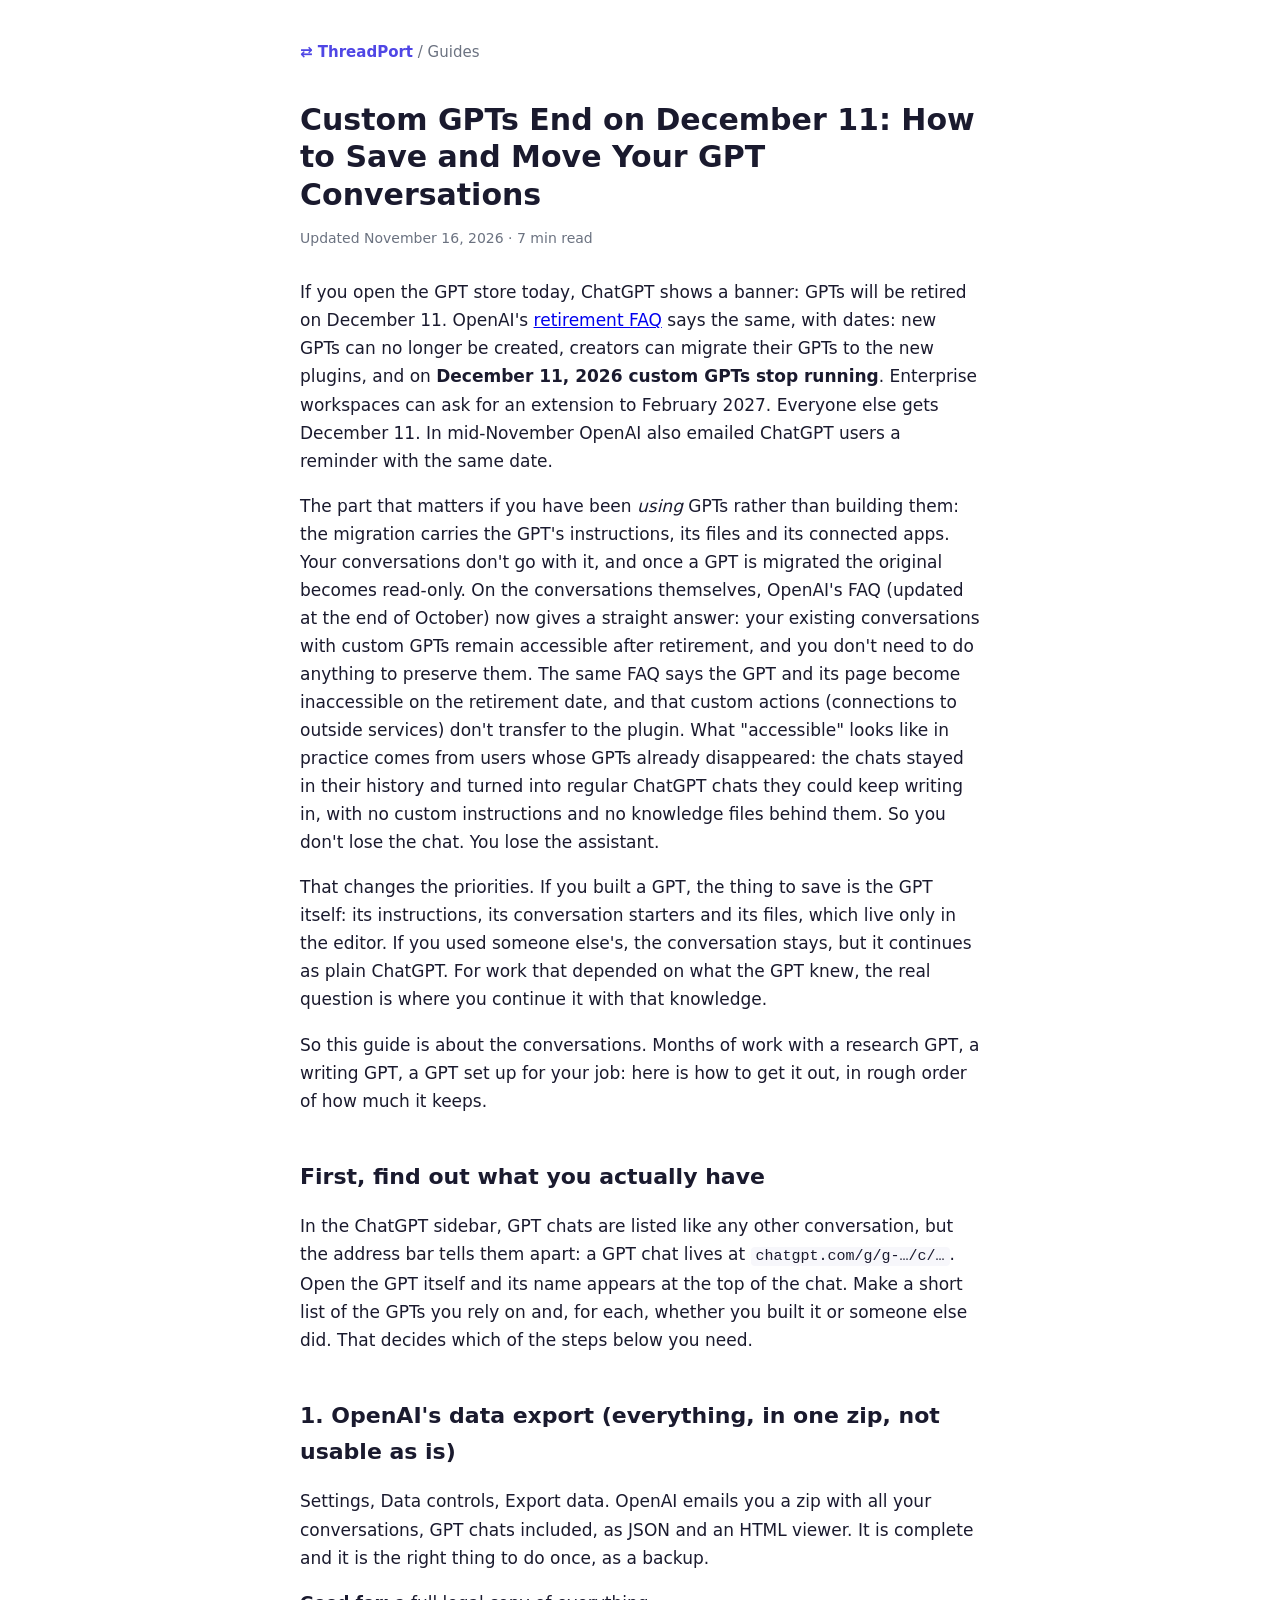
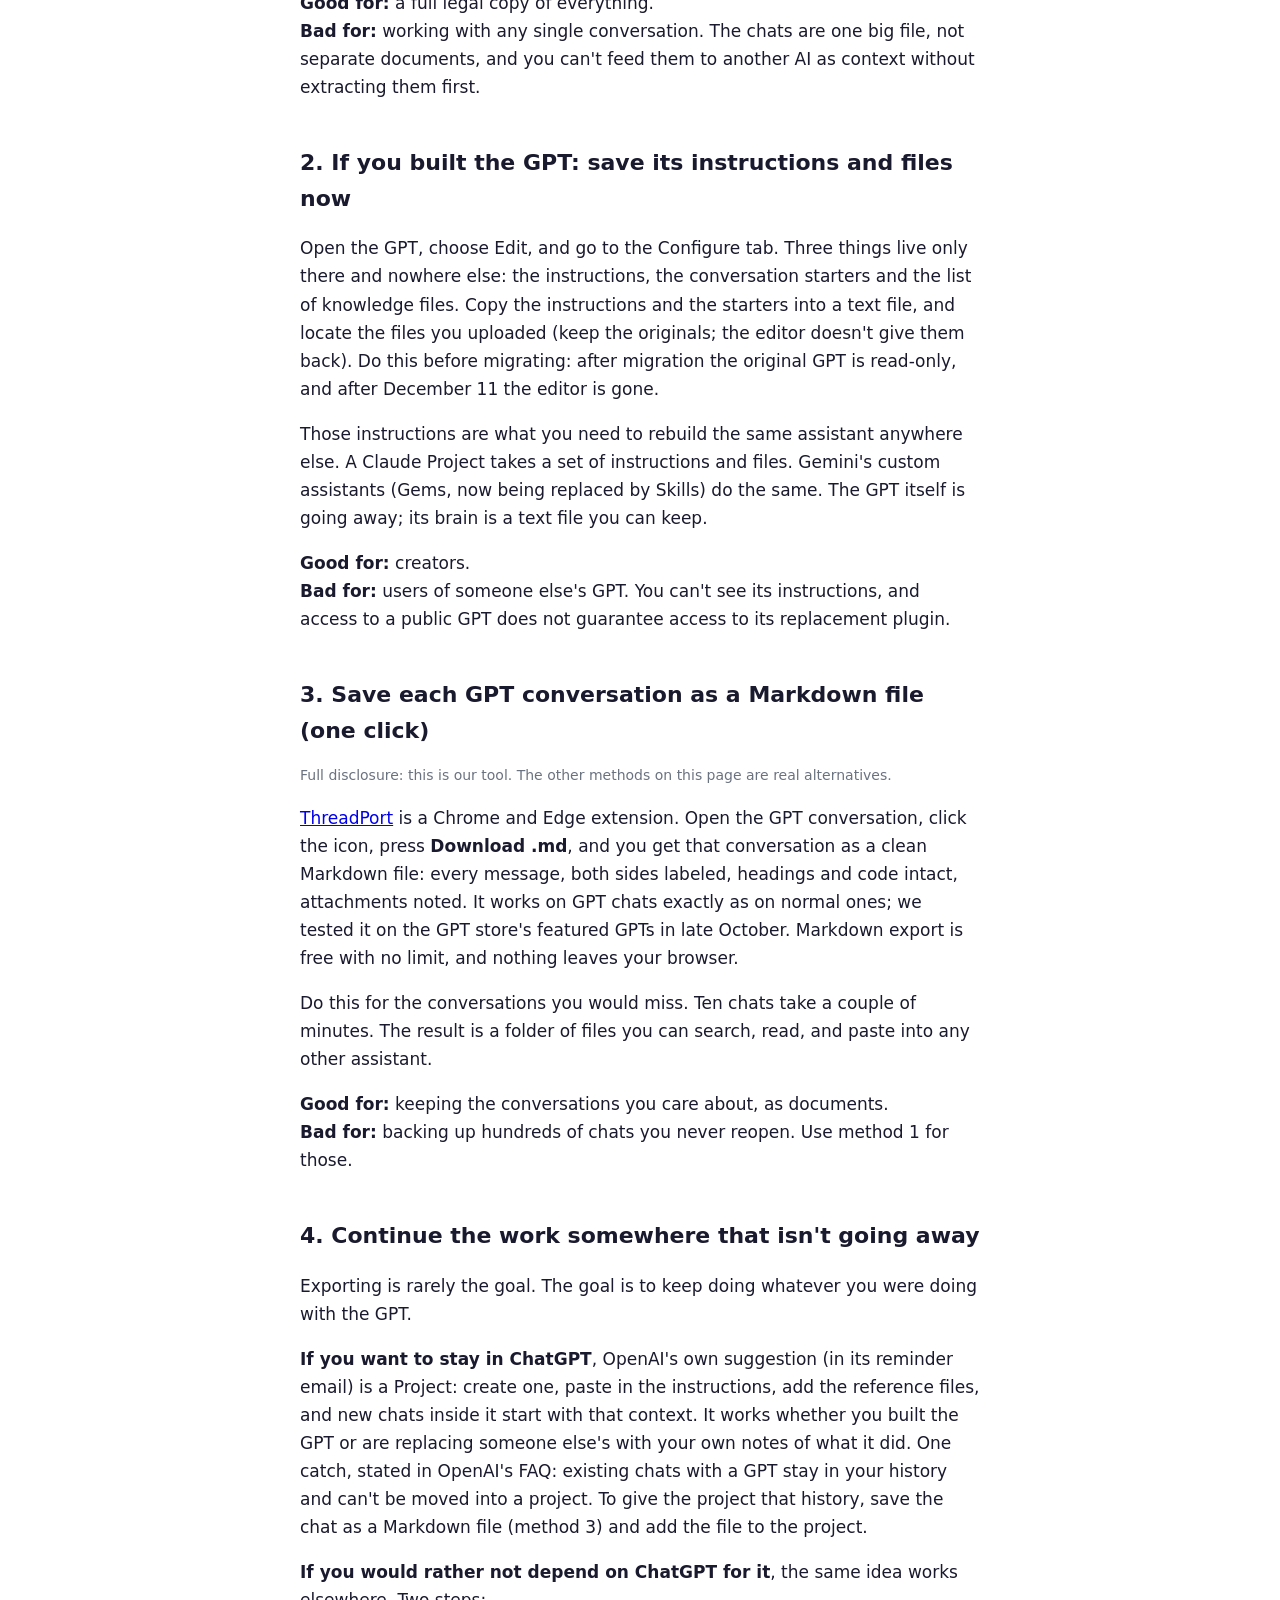
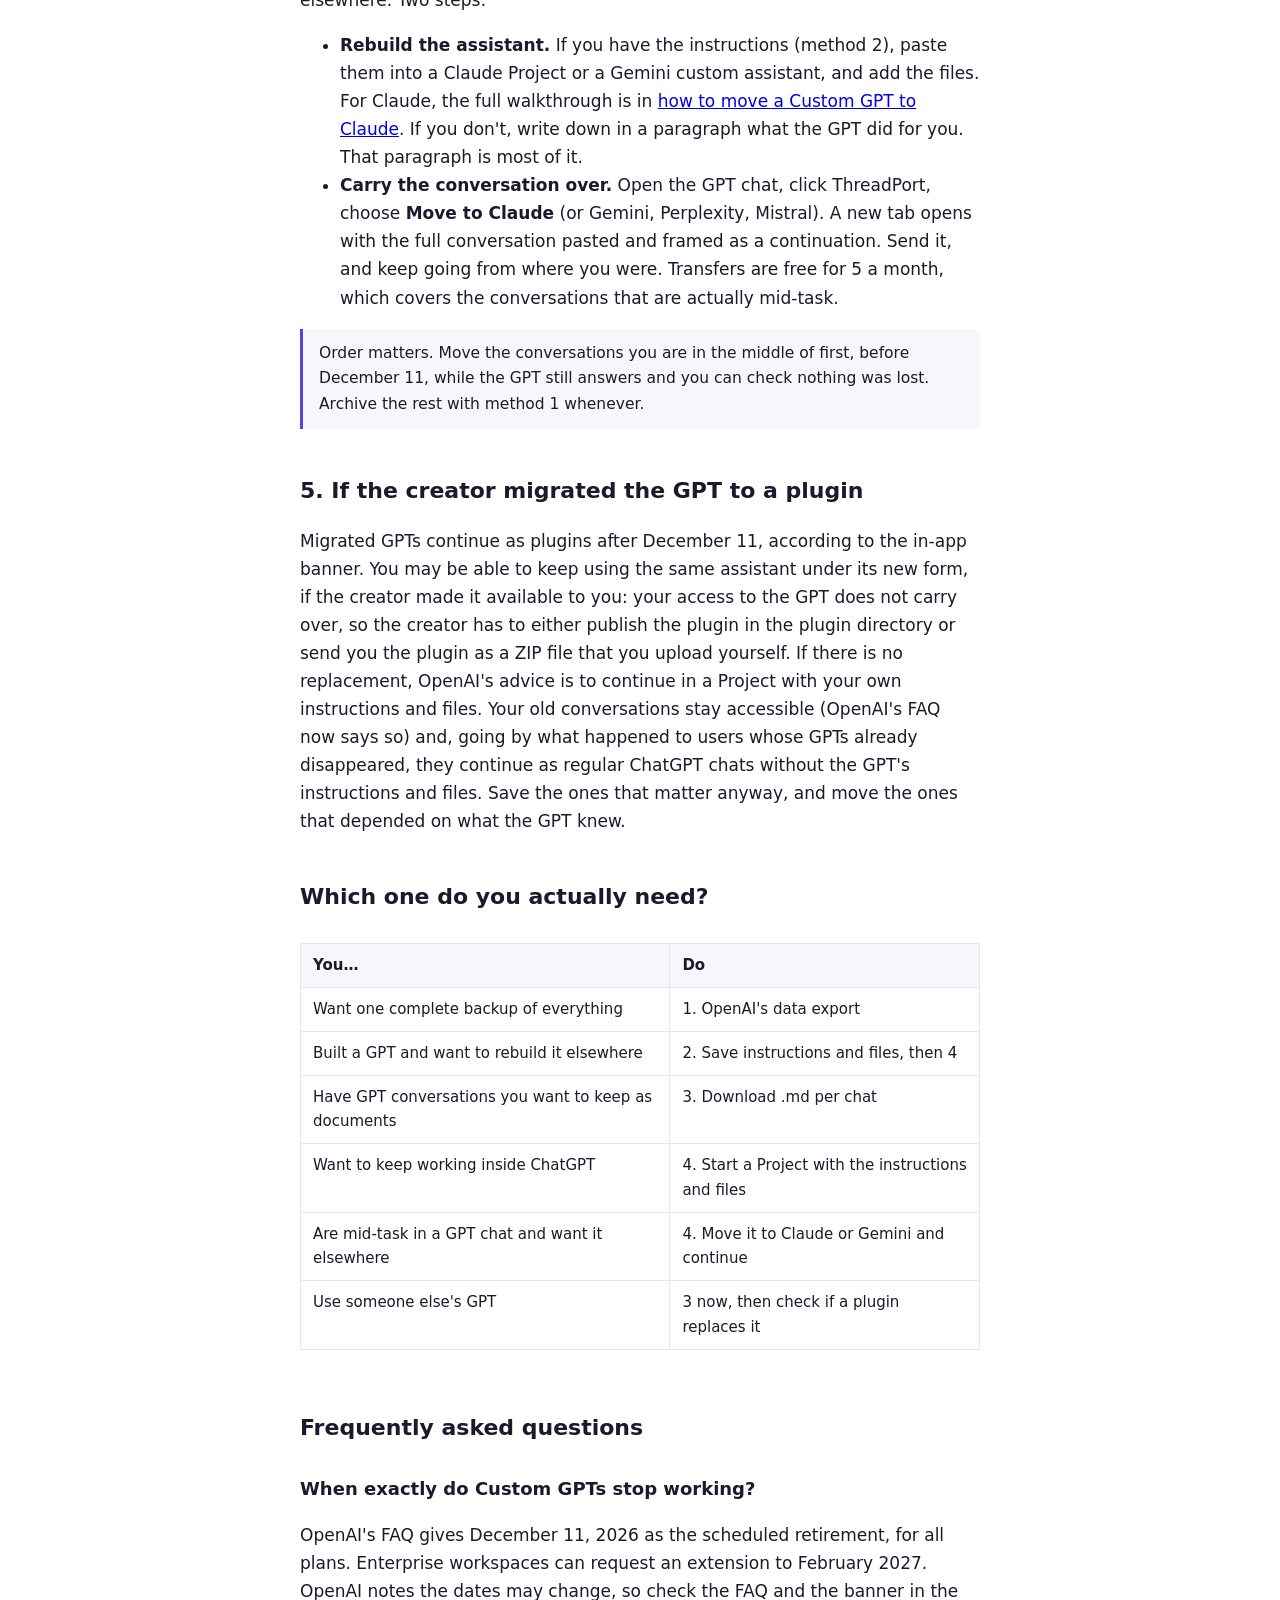
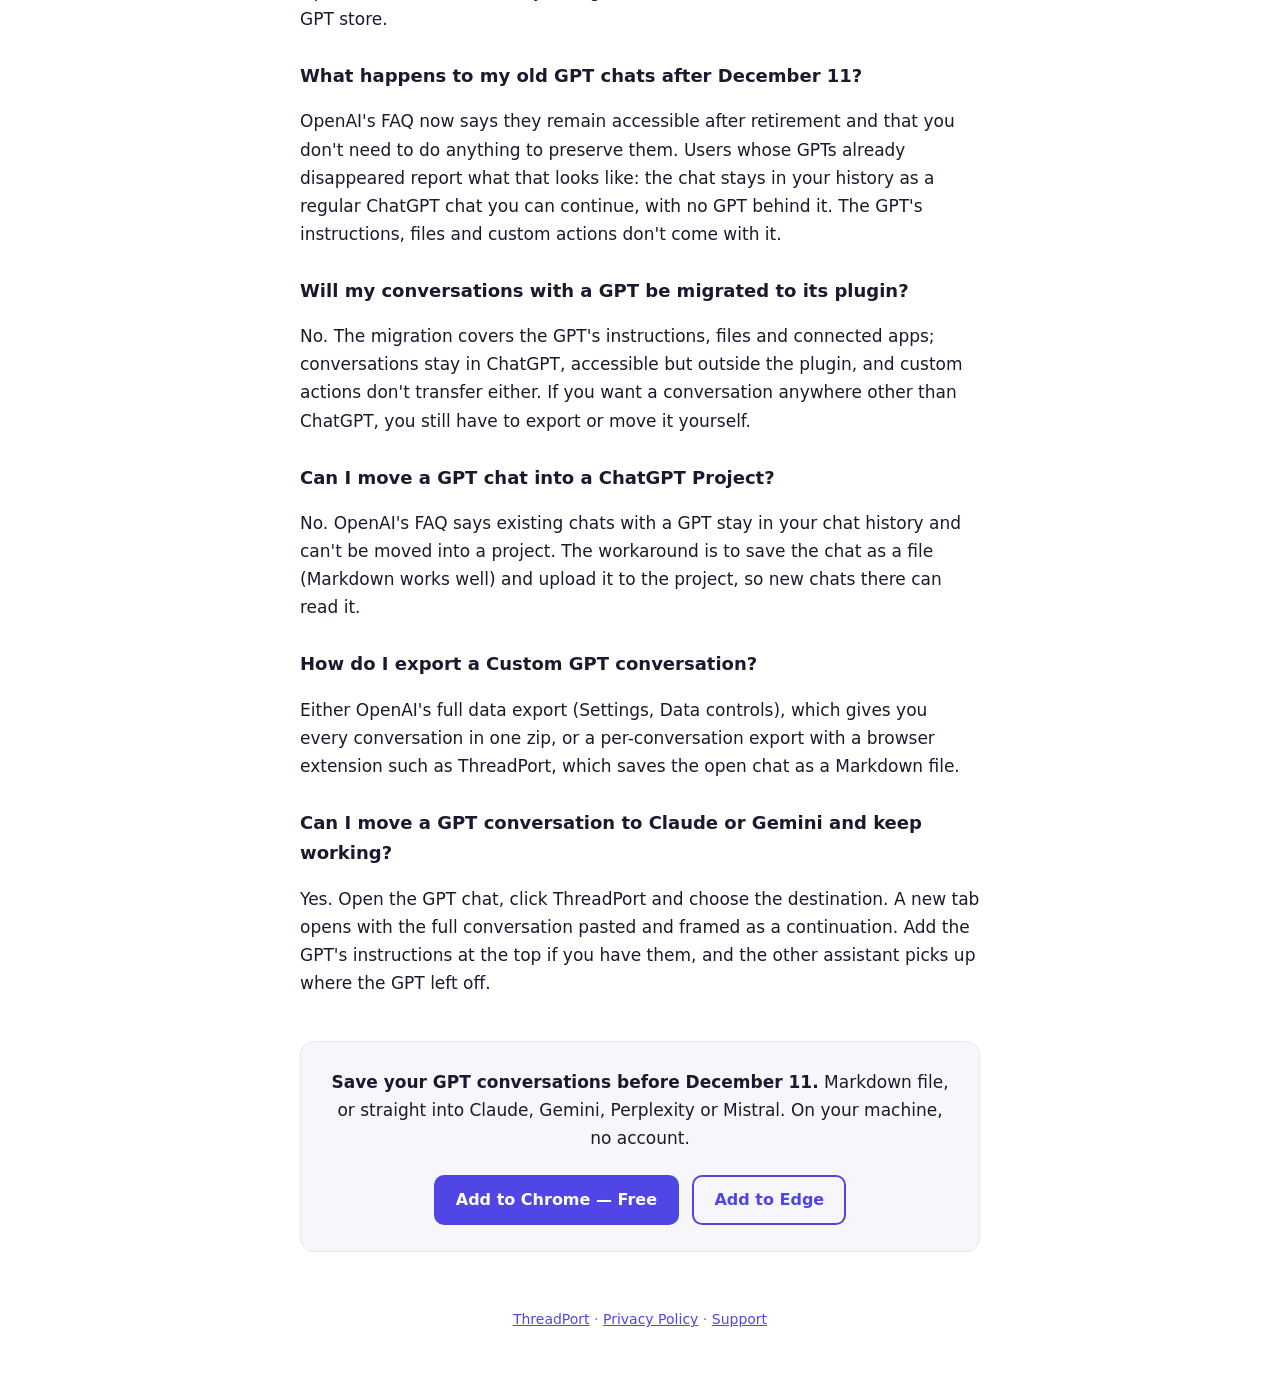
==== commit 994d35c5: "docs: GPT chats can't be moved into a ChatGPT Project (OpenAI FAQ, Nov 13); add FAQ entry Co-Authore" ====
--- a/docs/export-custom-gpt-conversations.html
+++ b/docs/export-custom-gpt-conversations.html
@@ -45,7 +45,7 @@
 <nav class="crumb"><a href="./">⇄ ThreadPort</a> <span style="color:var(--muted)">/ Guides</span></nav>
 
 <h1>Custom GPTs End on December 11: How to Save and Move Your GPT Conversations</h1>
-<p class="updated">Updated November 12, 2026 · 7 min read</p>
+<p class="updated">Updated November 16, 2026 · 7 min read</p>
 
 <p>If you open the GPT store today, ChatGPT shows a banner: GPTs will be retired on December 11. OpenAI's <a href="https://help.openai.com/en/articles/20001519-custom-gpt-retirement-and-migration-faq">retirement FAQ</a> says the same, with dates: new GPTs can no longer be created, creators can migrate their GPTs to the new plugins, and on <strong>December 11, 2026 custom GPTs stop running</strong>. Enterprise workspaces can ask for an extension to February 2027. Everyone else gets December 11. In mid-November OpenAI also emailed ChatGPT users a reminder with the same date.</p>
 
@@ -90,7 +90,7 @@
 
 <p>Exporting is rarely the goal. The goal is to keep doing whatever you were doing with the GPT.</p>
 
-<p><strong>If you want to stay in ChatGPT</strong>, OpenAI's own suggestion (in its reminder email) is a Project: create one, paste in the instructions, add the reference files, and new chats inside it start with that context. It works whether you built the GPT or are replacing someone else's with your own notes of what it did. If ChatGPT won't let you move an old GPT chat into the project, save the chat as a Markdown file (method 3) and add the file to the project.</p>
+<p><strong>If you want to stay in ChatGPT</strong>, OpenAI's own suggestion (in its reminder email) is a Project: create one, paste in the instructions, add the reference files, and new chats inside it start with that context. It works whether you built the GPT or are replacing someone else's with your own notes of what it did. One catch, stated in OpenAI's FAQ: existing chats with a GPT stay in your history and can't be moved into a project. To give the project that history, save the chat as a Markdown file (method 3) and add the file to the project.</p>
 
 <p><strong>If you would rather not depend on ChatGPT for it</strong>, the same idea works elsewhere. Two steps:</p>
 
@@ -130,6 +130,9 @@
 <h3>Will my conversations with a GPT be migrated to its plugin?</h3>
 <p>No. The migration covers the GPT's instructions, files and connected apps; conversations stay in ChatGPT, accessible but outside the plugin, and custom actions don't transfer either. If you want a conversation anywhere other than ChatGPT, you still have to export or move it yourself.</p>
 
+<h3>Can I move a GPT chat into a ChatGPT Project?</h3>
+<p>No. OpenAI's FAQ says existing chats with a GPT stay in your chat history and can't be moved into a project. The workaround is to save the chat as a file (Markdown works well) and upload it to the project, so new chats there can read it.</p>
+
 <h3>How do I export a Custom GPT conversation?</h3>
 <p>Either OpenAI's full data export (Settings, Data controls), which gives you every conversation in one zip, or a per-conversation export with a browser extension such as ThreadPort, which saves the open chat as a Markdown file.</p>
 
@@ -168,6 +171,11 @@
     },
     {
       "@type": "Question",
+      "name": "Can I move a GPT chat into a ChatGPT Project?",
+      "acceptedAnswer": { "@type": "Answer", "text": "No. OpenAI's FAQ says existing chats with a GPT stay in your chat history and can't be moved into a project. The workaround is to save the chat as a file, for example Markdown, and upload it to the project so new chats there can read it." }
+    },
+    {
+      "@type": "Question",
       "name": "How do I export a Custom GPT conversation?",
       "acceptedAnswer": { "@type": "Answer", "text": "Use OpenAI's full data export under Settings and Data controls, which emails every conversation in one zip, or export a single conversation with a browser extension such as ThreadPort, which saves the open GPT chat as a Markdown file." }
     },
